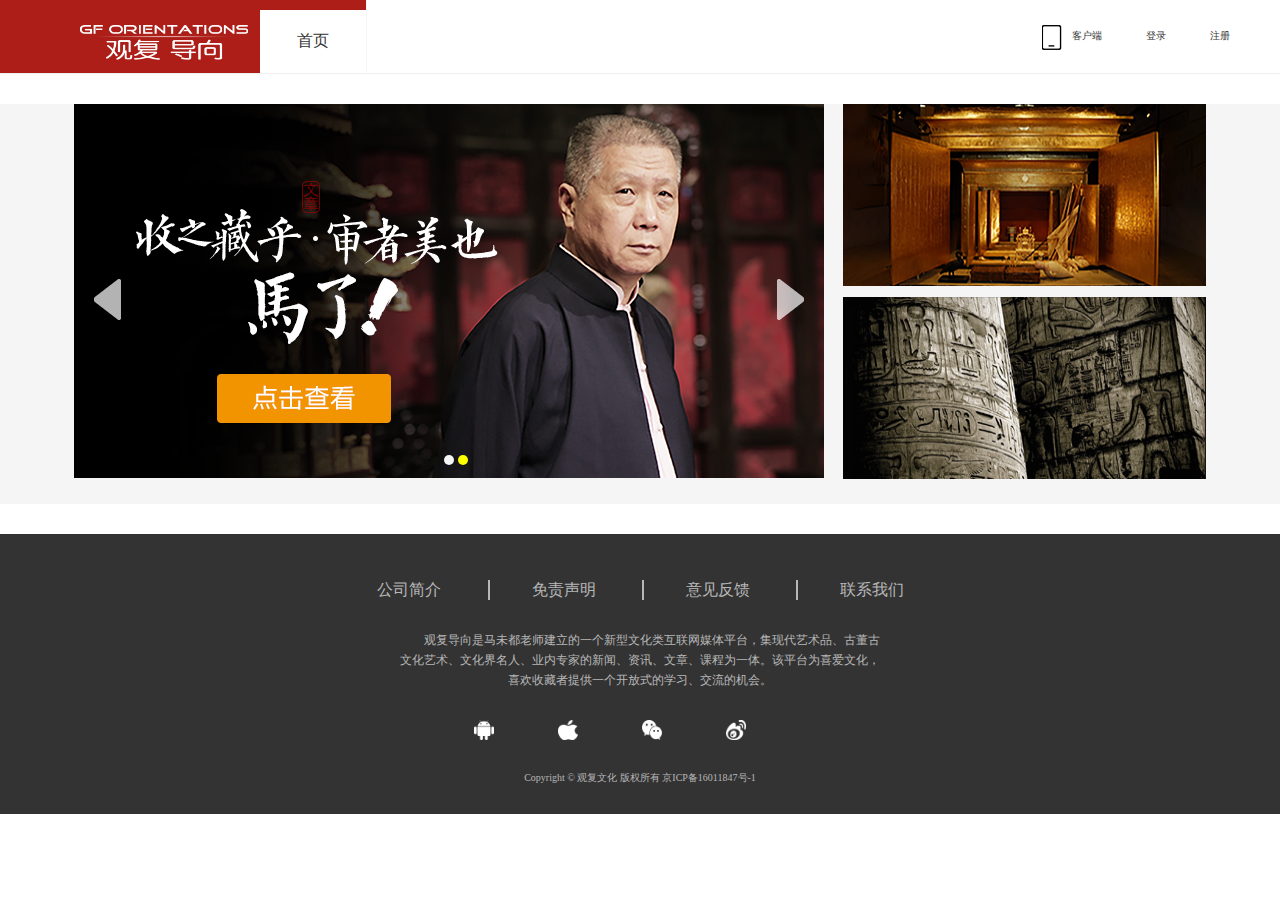
==== guanfu/index.html @ 6cb5075d "guanfududu 01" ====
<!DOCTYPE html>
<html lang="en">
<head>
	<meta charset="UTF-8">
	<title>观复嘟嘟</title>
	 <link rel="stylesheet" href="../lib/bootstrap/css/bootstrap.css">
	<link rel="stylesheet" href="style/common.css">
</head>
<body>
	<header >
		<div class="headleft fl clearfix"></div>
		<div class="container fl clearfix">
			<div class="slogan fl">
				<a href="index.html">
				 <img src="imgs/logo.png" height="35" width="168" alt="">
				</a>
			</div>
			<ul class="nav fl ">
				<li>首页</li>
			</ul>
			<div class="login fr">
				<span class='mobile-app'>客户端<i><img src="./imgs/download.png" height="140" width="140" alt=""></i></span>
				<span>登录</span>	
				<span>注册</span>	
			</div>
		</div>
	</header>
	<main>
		<div class="container">
			<div class="banner">
				<ul class='banner-img'>
					<li>
					<img src="imgs/banner1.jpg" height="374" width="750" alt="">
					</li>
					<li>
					<img src="imgs/banner2.png" height="374" width="750" alt="">
					</li>
				</ul>
				<a href="" class="btn-prev">
					<img src="imgs/banner-btn_03.png" height="41" width="27" alt="">
				</a>
				<a href="" class="btn-next">
					<img src="imgs/banner-btn_05.png" height="41" width="27" alt="">
				</a>
				<ul class='banner-icon'>
					<li><i></i></li>
					<li><i class='active'></i></li>
				</ul>
			</div>
			<div class="side-banner">
				<div class="side-bannerup">
					<img src="imgs/sidebanner1.png" alt="">
				</div>
				<div class="side-bannerdown">
					<img src="imgs/sidebanner2.png" alt="">
				</div>
			</div>
		</div>
	</main>
	<footer>
		<ul class='ft-links'>
			<li>公司简介</li>
			<li>免责声明</li>
			<li>意见反馈</li>
			<li>联系我们</li>
		</ul>
		<p class="ft-text">
			观复导向是马未都老师建立的一个新型文化类互联网媒体平台，集现代艺术品、古董古文化艺术、文化界名人、业内专家的新闻、资讯、文章、课程为一体。该平台为喜爱文化，喜欢收藏者提供一个开放式的学习、交流的机会。
		</p>
		<div class="ft-logos">
			<a href="#" class="android">
			<i class="app-download">
				<img src="imgs/download.png" alt="" style="width: 70px;height: 70px;">
			</i>
			<img src="./imgs/androi.png" alt=""></a>
			<a href="#" class="apple">
				<i class="app-download">
				<img src="imgs/download.png" alt="" style="width: 70px;height: 70px;">
			</i>
			<img src="./imgs/apple.png" alt=""></a>
			<a href="#" class="wechat">
				<i class="app-download">
				<img src="imgs/download.png" alt="" style="width: 70px;height: 70px;">
			</i>
			<img src="./imgs/wechat.png" alt=""></a>
			<a href="#" class="weibo">
				<i class="app-download">
				<img src="imgs/download.png" alt="" style="width: 70px;height: 70px;">
			</i>
			<img src="./imgs/sina.png"alt=""></a>
		</div>
		<h6>Copyright © 观复文化 版权所有 京ICP备16011847号-1</h6>
	</footer>
	 <script src="../lib/jquery-1.11.1.min.js"></script>
    <script src="../lib/bootstrap/js/bootstrap.js"></script>
</body>
</html>
---- guanfu/style/common.css ----
html, body, div, span, applet, object, iframe,
h1, h2, h3, h4, h5, h6, p, blockquote, pre,
a, abbr, acronym, address, big, cite, code,
del, dfn, em, img, ins, kbd, q, s, samp,
small, strike, strong, sub, sup, tt, var,
b, u, i, center,
dl, dt, dd, ol, ul, li,
fieldset, form, label, legend,
table, caption, tbody, tfoot, thead, tr, th, td,
article, aside, canvas, details, embed, 
figure, figcaption, footer, header, hgroup, 
menu, nav, output, ruby, section, summary,
time, mark, audio, video {
	margin: 0;
	padding: 0;
	border: 0;
	font-size: 100%;
	font: inherit;
	vertical-align: baseline;
}
/* HTML5 display-role reset for older browsers */
article, aside, details, figcaption, figure, 
footer, header, hgroup, menu, nav, section {
	display: block;
}
body {
	line-height: 1;
}
ol, ul {
	list-style: none;
}
img{
	border:0;
}
.fl{
	float: left;
}
.fr{
	float: right;
}
.clearfix::before,.clearfix::after{
	content: '';
	display: table;
}
.clearfix::after{
	clear: both;
}
.clearfix{
	zoom:1;
}
.container{
	margin:0 auto;
	padding:0;
}
body{
	font:12px/1.2 bold Microsoft Yahei sans-serif
	background:#efefef;
}
/* header部分 */
header{
	width: 100%;
	height: 74px;
	border-bottom:1px solid #efefef;
}
header>div{
	display: inline-block;
	vertical-align: top;
}
.headleft{
	background: #ac1e17;
	width: 60px;
	height: 100%;
}
header>.container{
	height: 100%;
	box-sizing:border-box;
}
.slogan{
	background: #ac1e17;
	width: 200px;
	height: 100%;
	padding:25px 20px 0;
}
.nav{
	width: 107px;
	height: 72px;
	border-right:1px solid #f5f5f5;
}
.nav>li{
	display: inline-block;
	width: 100%;
	height: 100%;
	line-height:62px;
	text-align: center;
	border-top:10px solid  #ac1e17;

}
.login{
	height: 100%;
}
.login>span{
	display: inline-block;
	width: 60px;
	height: 100%;
	line-height:72px;
	font-size: 10px;
	text-align: right;
	cursor:pointer;
}
span.mobile-app{
	position: relative;
	background: url(../imgs/iphone.png) no-repeat -3px 25px;
	background-size: 25px 25px;
}
span.mobile-app>i{
	display: none;
	position: absolute;
	background: url("../imgs/haedcode.png") no-repeat;
	width: 150px;
	height: 166px;
	left:-32px;
	top:40px;
	padding:20px 5px;
}
span.mobile-app:hover>i{
	display: block;
}
/*主体部分 */
main{
	margin:30px 0;
	height: 400px;
	background-color: #f5f5f5;
}
main>.container{
	display: flex;
	flex-flow:row no-wrap;
	justify-content:space-between;
}
.banner{
	width: 750px;
	height: 374px;
	overflow: hidden;
	position: relative;
}
.banner-img{
	position: absolute;
	overflow: hidden;
}
.banner-img>li{
	float: left;
}
a.btn-prev{
	position: absolute;
	top:175px;
	left:20px;
}
a.btn-next{
	position: absolute;
	top:175px;
	right:20px;
}
.banner-icon{
	position: absolute;
	left:370px;
	bottom:10px;

}
.banner-icon li{
	display: inline-block;
}
.banner-icon li i{
	display: block;
	width: 10px;
	height: 10px;
	border-radius: 5px;
	background:#f5f5f5;
}
.banner-icon li i.active{
	background: yellow;
}
.side-banner >div{
	width: 363px;
	height: 185px;
}
.side-bannerdown{
	margin:8px 0 0;
}
.side-banner >div>img{
	width: 100%;
	height:182px;
}
/* footer部分 */
footer{
	width: 100%;
	padding-top:46px;
    height:280px;
    background-color:#333;
    color: #b7b7b7;
    text-align: center;
}
.ft-links{
	margin:0 auto;
}
.ft-links>li{
	display: inline-block;
	width: 150px;
	height: 20px;
	line-height: 20px;
}
.ft-links >li+li{
	border-left:2px solid #b7b7b7;
}
.ft-text{
	font-size:12px;
	line-height: 20px;
	width: 480px;
	margin:30px auto;
	text-align: center;
	text-indent: 2em;
}
.ft-logos{
	margin:10px auto 30px;
}
.ft-logos>a{
	display: inline-block;
	width: 80px;
	position: relative;
}
.ft-logos>a>img{
	display: block;
	width: 20px;
	height:20px;
}
.ft-logos i.app-download{
	position: absolute;
	top: -86px;
    left: -25px;
	display:none;
	background: url("../imgs/footercode.png") no-repeat;
	background-size: cover;
	padding:3px 2px;
	width: 75px;
	height: 83px;
}
.ft-logos>a:hover>i{
	display: block;
}

footer>h6{
	font-size: 10px;
}
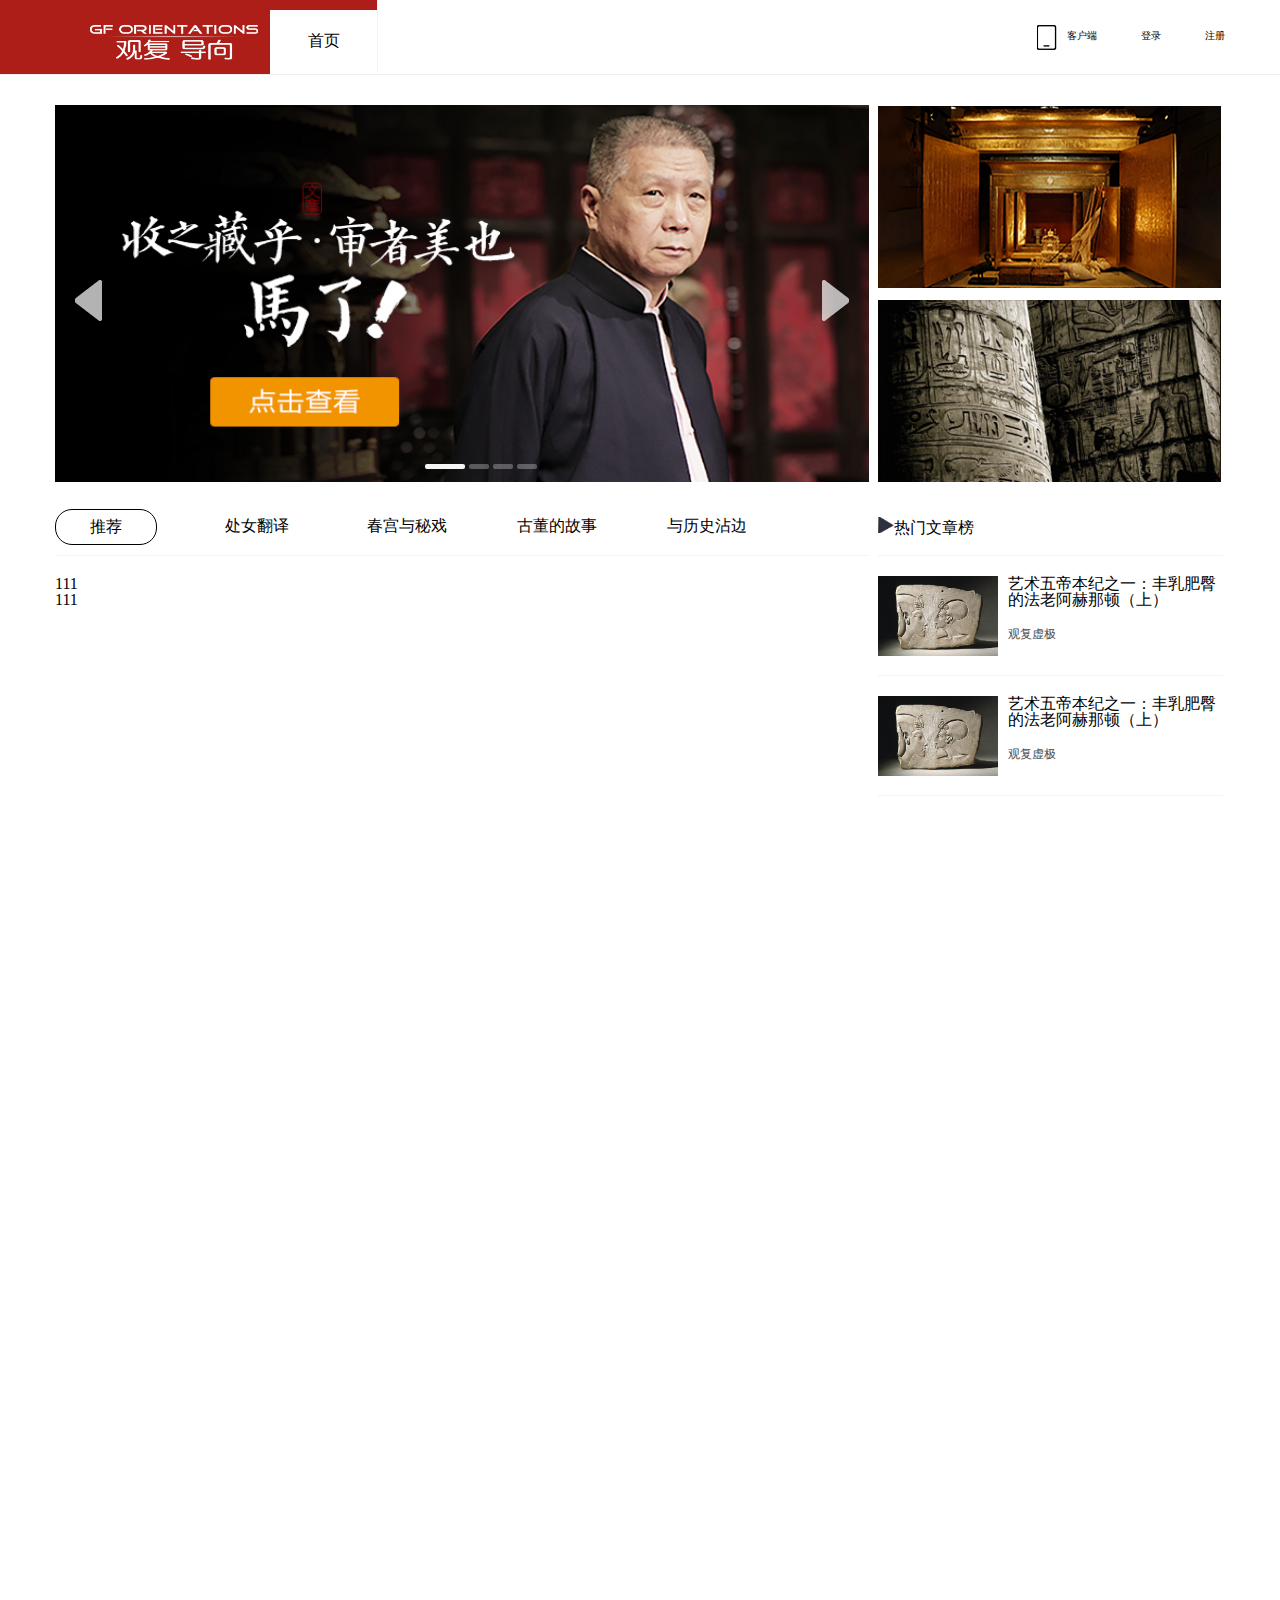
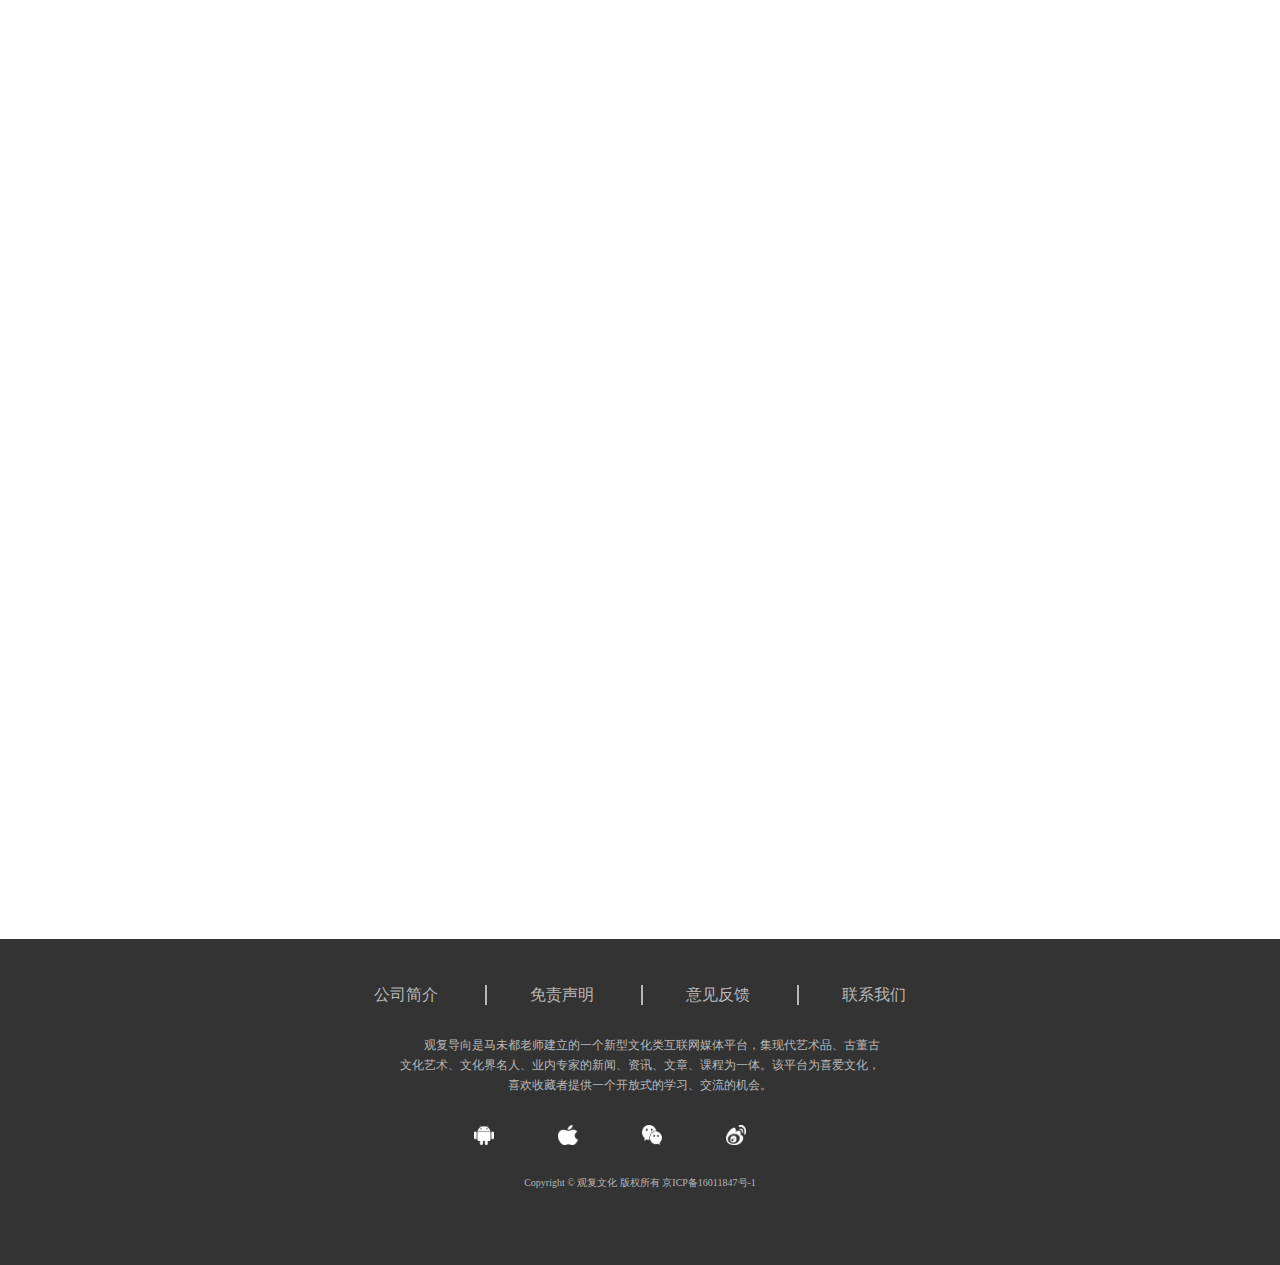
==== commit cb4d5448: "fuguan01 add article" ====
--- a/guanfu/index.html
+++ b/guanfu/index.html
@@ -3,14 +3,13 @@
 <head>
 	<meta charset="UTF-8">
 	<title>观复嘟嘟</title>
-	 <link rel="stylesheet" href="../lib/bootstrap/css/bootstrap.css">
 	<link rel="stylesheet" href="style/common.css">
 </head>
 <body>
 	<header >
 		<div class="headleft fl clearfix"></div>
-		<div class="container fl clearfix">
-			<div class="slogan fl">
+		<div class="container clearfix">
+			<div class="slogan fl clearfix">
 				<a href="index.html">
 				 <img src="imgs/logo.png" height="35" width="168" alt="">
 				</a>
@@ -30,22 +29,30 @@
 			<div class="banner">
 				<ul class='banner-img'>
 					<li>
-					<img src="imgs/banner1.jpg" height="374" width="750" alt="">
+					<img src="imgs/banner1.jpg" height="377" width="814" alt="">
 					</li>
 					<li>
-					<img src="imgs/banner2.png" height="374" width="750" alt="">
+					<img src="imgs/banner2.png" height="377" width="814" alt="">
+					</li>
+					<li>
+					<img src="imgs/banner1.jpg" height="377" width="814" alt="">
+					</li>
+					<li>
+					<img src="imgs/banner2.png" height="377" width="814" alt="">
 					</li>
 				</ul>
-				<a href="" class="btn-prev">
+				<a href="javascript:;" class="btn-prev">
 					<img src="imgs/banner-btn_03.png" height="41" width="27" alt="">
 				</a>
-				<a href="" class="btn-next">
+				<a href="javascript:;" class="btn-next">
 					<img src="imgs/banner-btn_05.png" height="41" width="27" alt="">
 				</a>
-				<ul class='banner-icon'>
-					<li><i></i></li>
-					<li><i class='active'></i></li>
-				</ul>
+				<ol class='banner-icon'>
+					<li class='banner-btn active'></li>
+					<li class=" banner-btn"></li>
+					<li class='banner-btn'></li>
+					<li class=" banner-btn"></li>
+				</ol>
 			</div>
 			<div class="side-banner">
 				<div class="side-bannerup">
@@ -54,7 +61,66 @@
 				<div class="side-bannerdown">
 					<img src="imgs/sidebanner2.png" alt="">
 				</div>
-			</div>
+			</div>	
+			<section>
+				<ul id="Article-nav" class="clearfix">
+					<li class="active">推荐</li>
+					<li>处女翻译</li>
+					<li>春宫与秘戏</li>
+					<li>古董的故事</li>
+					<li>与历史沾边</li>
+				</ul>
+				<div id="articleSec">
+					<ul class="show">
+						<li>111</li>
+						<li>111</li>
+					</ul>
+					<ul>
+						<li>222</li>
+						<li>222</li>
+						<li>222</li>
+						<li>222</li>
+						<li>222</li>
+						<li>222</li>
+					</ul>
+					<ul >
+						<li>3333</li>
+						<li>3333</li>
+						<li>3333</li>
+						<li>3333</li>
+						<li>3333</li>
+						<li>3333</li>
+					</ul>
+					<ul >
+						<li>5555</li>
+						<li>5555</li>
+						<li>5555</li>
+						<li>5555</li>
+						<li>5555</li>
+					</ul>
+					<ul>
+						<li>6666</li>
+						<li>6666</li>
+						<li>6666</li>
+						<li>6666</li>
+					</ul>
+				</div>
+			</section>
+			<aside>
+				<p class='hot-article'><i></i>热门文章榜</p>
+				<ul class="asidelists">
+					<li class="clearfix">
+						<img src="imgs/aside1.jpg" alt="">
+						<h3>艺术五帝本纪之一：丰乳肥臀的法老阿赫那顿（上）</h3>
+						<span class='username'>观复虚极</span>
+					</li>
+					<li class="clearfix">
+							<img src="imgs/aside1.jpg" alt="">
+							<h3>艺术五帝本纪之一：丰乳肥臀的法老阿赫那顿（上）</h3>
+							<span class='username'>观复虚极</span>
+					</li>
+				</ul>
+			</aside>
 		</div>
 	</main>
 	<footer>
@@ -91,7 +157,6 @@
 		</div>
 		<h6>Copyright © 观复文化 版权所有 京ICP备16011847号-1</h6>
 	</footer>
-	 <script src="../lib/jquery-1.11.1.min.js"></script>
-    <script src="../lib/bootstrap/js/bootstrap.js"></script>
+    <script src="script/index.js"></script>
 </body>
 </html>--- a/guanfu/style/common.css
+++ b/guanfu/style/common.css
@@ -49,8 +49,10 @@
 	zoom:1;
 }
 .container{
+	display: block;
 	margin:0 auto;
 	padding:0;
+	width: 1170px;
 }
 body{
 	font:12px/1.2 bold Microsoft Yahei sans-serif
@@ -68,18 +70,18 @@
 }
 .headleft{
 	background: #ac1e17;
-	width: 60px;
+	width: 90px;
 	height: 100%;
 }
 header>.container{
-	height: 100%;
-	box-sizing:border-box;
+	height: 74px;
 }
 .slogan{
 	background: #ac1e17;
-	width: 200px;
-	height: 100%;
-	padding:25px 20px 0;
+	width: 180px;
+	height: 100%;
+	padding:25px 10px 0 0;
+	box-sizing:border-box;
 }
 .nav{
 	width: 107px;
@@ -115,80 +117,22 @@
 span.mobile-app>i{
 	display: none;
 	position: absolute;
-	background: url("../imgs/haedcode.png") no-repeat;
+	background: url("../imgs/haedcode.png") no-repeat 0 10px;
 	width: 150px;
 	height: 166px;
 	left:-32px;
 	top:40px;
-	padding:20px 5px;
+	padding:10px 5px;
+}
+span.mobile-app>i>img{
+	position: absolute;
+	left:5px;
+	top:32px;
 }
 span.mobile-app:hover>i{
 	display: block;
 }
-/*主体部分 */
-main{
-	margin:30px 0;
-	height: 400px;
-	background-color: #f5f5f5;
-}
-main>.container{
-	display: flex;
-	flex-flow:row no-wrap;
-	justify-content:space-between;
-}
-.banner{
-	width: 750px;
-	height: 374px;
-	overflow: hidden;
-	position: relative;
-}
-.banner-img{
-	position: absolute;
-	overflow: hidden;
-}
-.banner-img>li{
-	float: left;
-}
-a.btn-prev{
-	position: absolute;
-	top:175px;
-	left:20px;
-}
-a.btn-next{
-	position: absolute;
-	top:175px;
-	right:20px;
-}
-.banner-icon{
-	position: absolute;
-	left:370px;
-	bottom:10px;
-
-}
-.banner-icon li{
-	display: inline-block;
-}
-.banner-icon li i{
-	display: block;
-	width: 10px;
-	height: 10px;
-	border-radius: 5px;
-	background:#f5f5f5;
-}
-.banner-icon li i.active{
-	background: yellow;
-}
-.side-banner >div{
-	width: 363px;
-	height: 185px;
-}
-.side-bannerdown{
-	margin:8px 0 0;
-}
-.side-banner >div>img{
-	width: 100%;
-	height:182px;
-}
+
 /* footer部分 */
 footer{
 	width: 100%;
@@ -233,12 +177,12 @@
 }
 .ft-logos i.app-download{
 	position: absolute;
-	top: -86px;
-    left: -25px;
+	top: -90px;
+    left: -30px;
 	display:none;
 	background: url("../imgs/footercode.png") no-repeat;
 	background-size: cover;
-	padding:3px 2px;
+	padding:4px 2px 1px;
 	width: 75px;
 	height: 83px;
 }
@@ -248,4 +192,150 @@
 
 footer>h6{
 	font-size: 10px;
+}
+/*主体部分 */
+main{
+	margin:30px 0;
+	/* background-color: #f5f5f5; */
+	position: relative;
+}
+.banner{
+	display: inline-block;
+	width: 814px;
+	height: 377px;
+	position: relative;
+	overflow: hidden;
+	margin:0 5px 0 0;
+	box-sizing:border-box;
+}
+.banner-img{
+	position: absolute;
+	left:0;
+	top:0;
+	/* overflow: hidden; */
+}
+.banner-img>li{
+	float: left;
+}
+a.btn-prev{
+	position: absolute;
+	top:175px;
+	left:20px;
+}
+a.btn-next{
+	position: absolute;
+	top:175px;
+	right:20px;
+}
+.banner-icon{
+	position: absolute;
+	left:370px;
+	bottom:10px;
+
+}
+.banner-icon li{
+	display: inline-block;
+	width: 20px;
+	height: 5px;
+	border-radius: 2px;
+	filter:alpha(opacity:30);
+	opacity: 0.3;
+	background:#f5f5f5;
+}
+.banner-icon li.active{
+	width: 40px;
+	height: 5px;
+	/* background: yellow; */
+	filter:alpha(opacity:100);
+	opacity: 1;
+}
+.side-banner{
+	display: inline-block;
+}
+.side-banner >div{
+	width: 343px;
+	height: 189px;
+}
+.side-bannerdown{
+	margin:5px 0 0;
+}
+.side-banner >div>img{
+	width:343px;
+	height:182px;
+}
+section{
+	width: 814px;
+	height: 2000px;
+	/* border:1px solid red; */
+	display: inline-block;
+	margin:20px 5px 0 0;
+}
+#Article-nav{
+	border-bottom: 1px solid #f3f3f3;
+    padding-bottom: 10px;
+    margin-bottom: 20px;
+}
+#Article-nav>li{
+	float: left;
+	display: inline-block;
+	text-align: center;
+	width: 100px;
+	margin:0 50px 0 0;
+	height: 34px;
+	line-height: 34px;
+	font-size: 16px;
+}
+#Article-nav>li.active{
+	border:1px solid #000;
+	border-radius: 17px;
+}
+#articleSec>ul{
+	display: none;
+}
+#articleSec>ul.show{
+	display: block;
+}
+aside{
+	width: 345px;
+	height: 400px;
+	/* background-color: green; */
+	display: inline-block;
+	vertical-align: top;
+	margin:20px 0 0;
+}
+p.hot-article{
+	border-bottom: 1px solid #f3f3f3;
+    padding:2px 0 10px;
+    /* margin-bottom: 20px; */
+    height: 34px;
+	line-height: 34px;
+	font-size: 16px;
+}
+p.hot-article>i{
+	display: inline-block;
+	width: 16px;
+	height: 16px;
+	background: url("../imgs/hot-btn_06.png") no-repeat 0 -1px;
+	background-size: cover;
+}
+ul.asidelists>li{
+	height: 120px;
+	padding:20px 0;
+	box-sizing:border-box;
+	border-bottom: 1px solid #f3f3f3;
+}
+ul.asidelists>li>img{
+	height: 80px;
+	width: 120px;
+	float: left;
+}
+
+ul.asidelists>li>h3{
+	margin-left:130px;
+}
+ul.asidelists>li>span{
+	display: block;
+	margin:20px 0 0 130px;
+	font-size: 12px;
+	color:#4e4e4e;
 }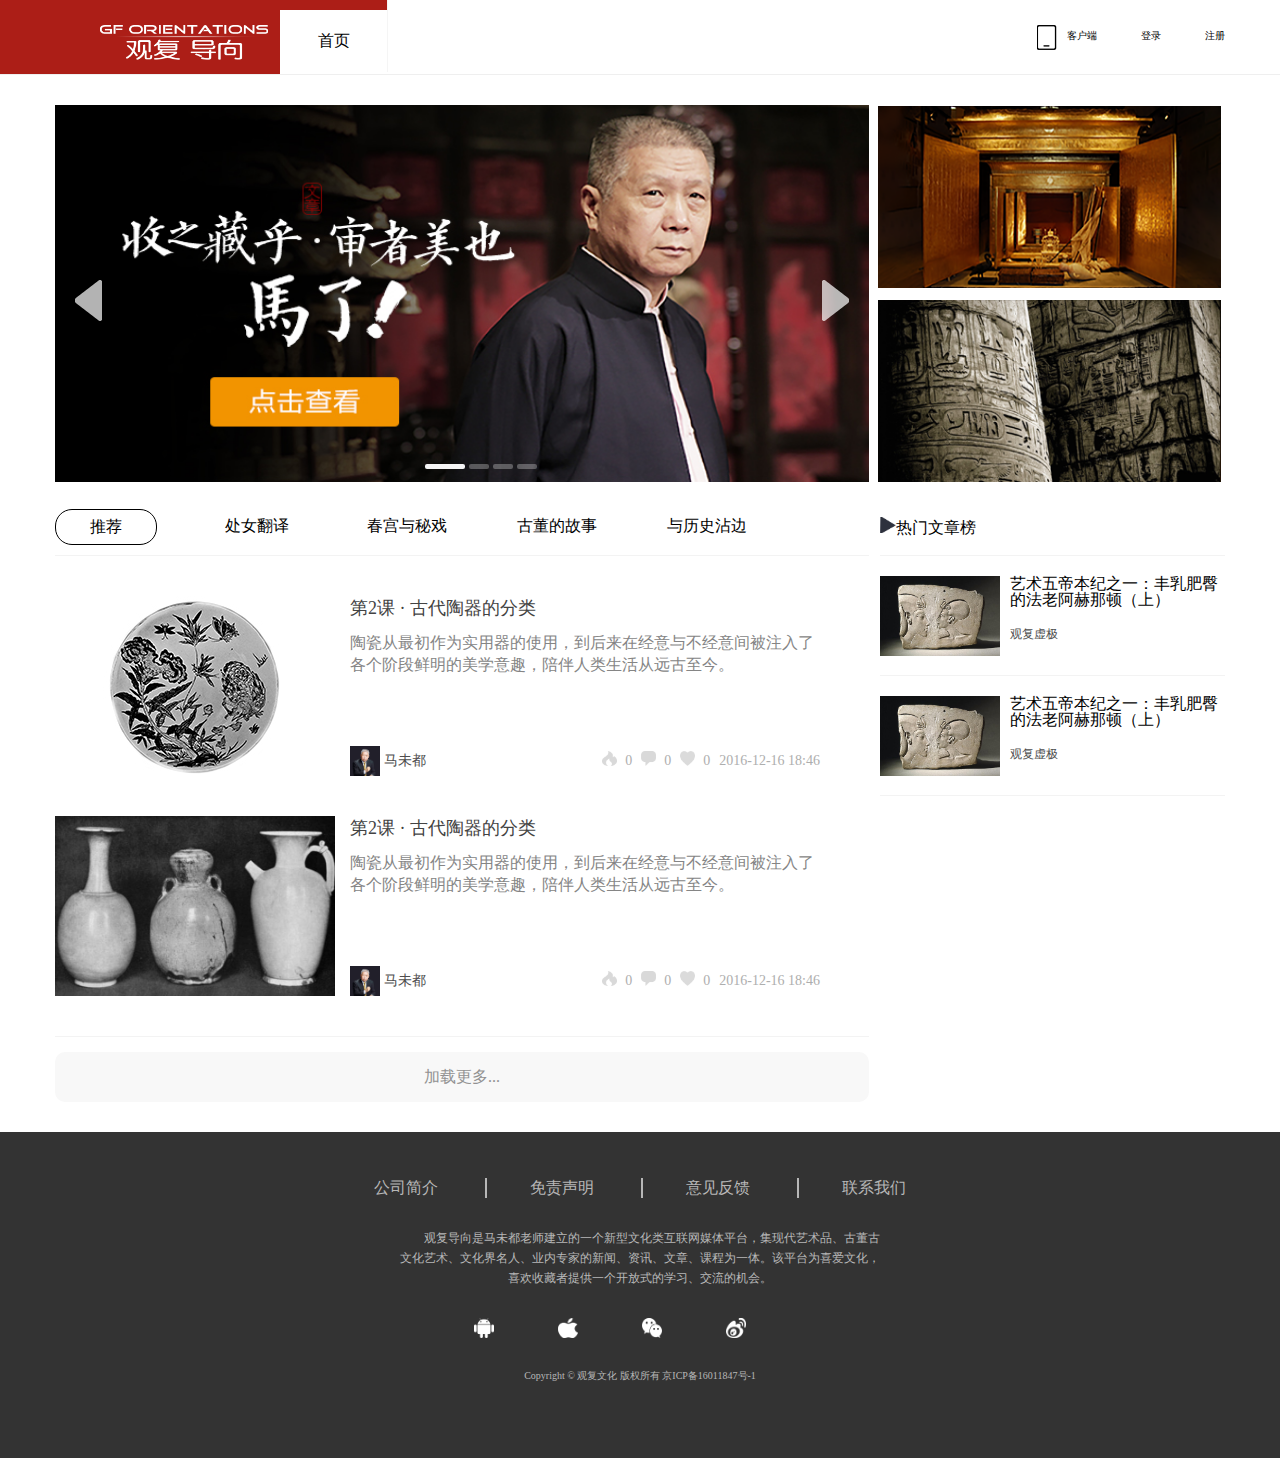
==== commit 13083fad: "add article.html" ====
--- a/guanfu/index.html
+++ b/guanfu/index.html
@@ -1,162 +1,562 @@
 <!DOCTYPE html>
 <html lang="en">
+
 <head>
-	<meta charset="UTF-8">
-	<title>观复嘟嘟</title>
-	<link rel="stylesheet" href="style/common.css">
+    <meta charset="UTF-8">
+   	<meta http-equiv="X-UA-Compatible" content="IE=edge,chrome=1">
+	<title>fake观复导向_收之藏乎,审者美也,马了</title>
+    <link rel="stylesheet" href="style/common.css">
+    <link rel="stylesheet" href="style/index.css">
+    <link rel="icon" type="image/png" sizes="100x100" href="imgs/favicon.png">
 </head>
+
 <body>
-	<header >
-		<div class="headleft fl clearfix"></div>
-		<div class="container clearfix">
-			<div class="slogan fl clearfix">
-				<a href="index.html">
-				 <img src="imgs/logo.png" height="35" width="168" alt="">
-				</a>
-			</div>
-			<ul class="nav fl ">
-				<li>首页</li>
-			</ul>
-			<div class="login fr">
-				<span class='mobile-app'>客户端<i><img src="./imgs/download.png" height="140" width="140" alt=""></i></span>
-				<span>登录</span>	
-				<span>注册</span>	
-			</div>
-		</div>
-	</header>
-	<main>
-		<div class="container">
-			<div class="banner">
-				<ul class='banner-img'>
-					<li>
-					<img src="imgs/banner1.jpg" height="377" width="814" alt="">
-					</li>
-					<li>
-					<img src="imgs/banner2.png" height="377" width="814" alt="">
-					</li>
-					<li>
-					<img src="imgs/banner1.jpg" height="377" width="814" alt="">
-					</li>
-					<li>
-					<img src="imgs/banner2.png" height="377" width="814" alt="">
-					</li>
-				</ul>
-				<a href="javascript:;" class="btn-prev">
-					<img src="imgs/banner-btn_03.png" height="41" width="27" alt="">
-				</a>
-				<a href="javascript:;" class="btn-next">
-					<img src="imgs/banner-btn_05.png" height="41" width="27" alt="">
-				</a>
-				<ol class='banner-icon'>
-					<li class='banner-btn active'></li>
-					<li class=" banner-btn"></li>
-					<li class='banner-btn'></li>
-					<li class=" banner-btn"></li>
-				</ol>
-			</div>
-			<div class="side-banner">
-				<div class="side-bannerup">
-					<img src="imgs/sidebanner1.png" alt="">
-				</div>
-				<div class="side-bannerdown">
-					<img src="imgs/sidebanner2.png" alt="">
-				</div>
-			</div>	
-			<section>
-				<ul id="Article-nav" class="clearfix">
-					<li class="active">推荐</li>
-					<li>处女翻译</li>
-					<li>春宫与秘戏</li>
-					<li>古董的故事</li>
-					<li>与历史沾边</li>
-				</ul>
-				<div id="articleSec">
-					<ul class="show">
-						<li>111</li>
-						<li>111</li>
-					</ul>
-					<ul>
-						<li>222</li>
-						<li>222</li>
-						<li>222</li>
-						<li>222</li>
-						<li>222</li>
-						<li>222</li>
-					</ul>
-					<ul >
-						<li>3333</li>
-						<li>3333</li>
-						<li>3333</li>
-						<li>3333</li>
-						<li>3333</li>
-						<li>3333</li>
-					</ul>
-					<ul >
-						<li>5555</li>
-						<li>5555</li>
-						<li>5555</li>
-						<li>5555</li>
-						<li>5555</li>
-					</ul>
-					<ul>
-						<li>6666</li>
-						<li>6666</li>
-						<li>6666</li>
-						<li>6666</li>
-					</ul>
-				</div>
-			</section>
-			<aside>
-				<p class='hot-article'><i></i>热门文章榜</p>
-				<ul class="asidelists">
-					<li class="clearfix">
-						<img src="imgs/aside1.jpg" alt="">
-						<h3>艺术五帝本纪之一：丰乳肥臀的法老阿赫那顿（上）</h3>
-						<span class='username'>观复虚极</span>
-					</li>
-					<li class="clearfix">
-							<img src="imgs/aside1.jpg" alt="">
-							<h3>艺术五帝本纪之一：丰乳肥臀的法老阿赫那顿（上）</h3>
-							<span class='username'>观复虚极</span>
-					</li>
-				</ul>
-			</aside>
-		</div>
-	</main>
-	<footer>
-		<ul class='ft-links'>
-			<li>公司简介</li>
-			<li>免责声明</li>
-			<li>意见反馈</li>
-			<li>联系我们</li>
-		</ul>
-		<p class="ft-text">
-			观复导向是马未都老师建立的一个新型文化类互联网媒体平台，集现代艺术品、古董古文化艺术、文化界名人、业内专家的新闻、资讯、文章、课程为一体。该平台为喜爱文化，喜欢收藏者提供一个开放式的学习、交流的机会。
-		</p>
-		<div class="ft-logos">
-			<a href="#" class="android">
-			<i class="app-download">
+    <header>
+        <div class="headleft fl clearfix"></div>
+        <div class="container clearfix">
+            <div class="slogan fl clearfix">
+                <a href="index.html">
+                    <img src="imgs/logo.png" height="35" width="168" alt="">
+                </a>
+            </div>
+            <ul class="nav fl ">
+                <li>首页</li>
+            </ul>
+            <div class="login fr">
+                <span class='mobile-app'>客户端<i><img src="./imgs/download.png" height="140" width="140" alt=""></i></span>
+                <span>登录</span>
+                <span>注册</span>
+            </div>
+        </div>
+    </header>
+    <main>
+        <div class="container">
+            <div class="banner">
+                <ul class='banner-img'>
+                    <li>
+                        <img src="imgs/banner1.jpg" height="377" width="814" alt="">
+                    </li>
+                    <li>
+                        <img src="imgs/banner2.png" height="377" width="814" alt="">
+                    </li>
+                    <li>
+                        <img src="imgs/banner1.jpg" height="377" width="814" alt="">
+                    </li>
+                    <li>
+                        <img src="imgs/banner2.png" height="377" width="814" alt="">
+                    </li>
+                </ul>
+                <a href="javascript:;" class="btn-prev">
+                    <img src="imgs/banner-btn_03.png" height="41" width="27" alt="">
+                </a>
+                <a href="javascript:;" class="btn-next">
+                    <img src="imgs/banner-btn_05.png" height="41" width="27" alt="">
+                </a>
+                <ol class='banner-icon'>
+                    <li class='banner-btn active'></li>
+                    <li class=" banner-btn"></li>
+                    <li class='banner-btn'></li>
+                    <li class=" banner-btn"></li>
+                </ol>
+            </div>
+            <div class="side-banner">
+                <div class="side-bannerup">
+                    <img src="imgs/sidebanner1.png" alt="">
+                </div>
+                <div class="side-bannerdown">
+                    <img src="imgs/sidebanner2.png" alt="">
+                </div>
+            </div>
+            <section>
+                <ul id="Article-nav" class="clearfix">
+                    <li class="active">推荐</li>
+                    <li>处女翻译</li>
+                    <li>春宫与秘戏</li>
+                    <li>古董的故事</li>
+                    <li>与历史沾边</li>
+                </ul>
+                <div id="articleSec">
+                    <ul class="show">
+                        <li>
+                            <img class="artImg fl clearfix" src="imgs/article01.jpg" height="180" width="280" alt="">
+                            <div class="artDetail">
+                                <h2>第2课 · 古代陶器的分类</h2>
+                                <p>陶瓷从最初作为实用器的使用，到后来在经意与不经意间被注入了各个阶段鲜明的美学意趣，陪伴人类生活从远古至今。</p>
+                                <div class="artTags">
+                                    <img src="imgs/author.png" height="30" width="30" alt="">
+                                    <span class="author">马未都</span>
+                                    <div class="tagList fr clearfix">
+                                        <span class="hot">
+											0
+										</span>
+                                        <span class="comment">
+											0
+										</span>
+                                        <span class="likes">
+											0
+										</span>
+                                        <time data-time='2016-12-16 18:46'>2016-12-16 18:46</time>
+                                    </div>
+                                </div>
+                            </div>
+                        </li>
+                        <li>
+                            <img class="artImg fl clearfix" src="imgs/article02.jpg" height="180" width="280" alt="">
+                            <div class="artDetail">
+                                <h2>第2课 · 古代陶器的分类</h2>
+                                <p>陶瓷从最初作为实用器的使用，到后来在经意与不经意间被注入了各个阶段鲜明的美学意趣，陪伴人类生活从远古至今。</p>
+                                <div class="artTags">
+                                    <img src="imgs/author.png" height="30" width="30" alt="">
+                                    <span class="author">马未都</span>
+                                    <div class="tagList fr clearfix">
+                                        <span class="hot">
+											0
+										</span>
+                                        <span class="comment">
+											0
+										</span>
+                                        <span class="likes">
+											0
+										</span>
+                                        <time data-time='2016-12-16 18:46'>2016-12-16 18:46</time>
+                                    </div>
+                                </div>
+                            </div>
+                        </li>
+                    </ul>
+                    <ul>
+                        <li>
+                            <img class="artImg fl clearfix" src="imgs/atricle03.jpg" height="180" width="280" alt="">
+                            <div class="artDetail">
+                                <h2>第2课 · 古代陶器的分类</h2>
+                                <p>陶瓷从最初作为实用器的使用，到后来在经意与不经意间被注入了各个阶段鲜明的美学意趣，陪伴人类生活从远古至今。</p>
+                                <div class="artTags">
+                                    <img src="imgs/author.png" height="30" width="30" alt="">
+                                    <span class="author">马未都</span>
+                                    <div class="tagList fr clearfix">
+                                        <span class="hot">
+											0
+										</span>
+                                        <span class="comment">
+											0
+										</span>
+                                        <span class="likes">
+											0
+										</span>
+                                        <time data-time='2016-12-16 18:46'>2016-12-16 18:46</time>
+                                    </div>
+                                </div>
+                            </div>
+                        </li>
+                        <li>
+                            <img class="artImg fl clearfix" src="imgs/article02.jpg" height="180" width="280" alt="">
+                            <div class="artDetail">
+                                <h2>第2课 · 古代陶器的分类</h2>
+                                <p>陶瓷从最初作为实用器的使用，到后来在经意与不经意间被注入了各个阶段鲜明的美学意趣，陪伴人类生活从远古至今。</p>
+                                <div class="artTags">
+                                    <img src="imgs/author.png" height="30" width="30" alt="">
+                                    <span class="author">马未都</span>
+                                    <div class="tagList fr clearfix">
+                                        <span class="hot">
+											0
+										</span>
+                                        <span class="comment">
+											0
+										</span>
+                                        <span class="likes">
+											0
+										</span>
+                                        <time data-time='2016-12-16 18:46'>2016-12-16 18:46</time>
+                                    </div>
+                                </div>
+                            </div>
+                        </li>
+                        <li>
+                            <img class="artImg fl clearfix" src="imgs/atricle03.jpg" height="180" width="280" alt="">
+                            <div class="artDetail">
+                                <h2>第2课 · 古代陶器的分类</h2>
+                                <p>陶瓷从最初作为实用器的使用，到后来在经意与不经意间被注入了各个阶段鲜明的美学意趣，陪伴人类生活从远古至今。</p>
+                                <div class="artTags">
+                                    <img src="imgs/author.png" height="30" width="30" alt="">
+                                    <span class="author">马未都</span>
+                                    <div class="tagList fr clearfix">
+                                        <span class="hot">
+											0
+										</span>
+                                        <span class="comment">
+											0
+										</span>
+                                        <span class="likes">
+											0
+										</span>
+                                        <time data-time='2016-12-16 18:46'>2016-12-16 18:46</time>
+                                    </div>
+                                </div>
+                            </div>
+                        </li>
+                        <li>
+                            <img class="artImg fl clearfix" src="imgs/article02.jpg" height="180" width="280" alt="">
+                            <div class="artDetail">
+                                <h2>第2课 · 古代陶器的分类</h2>
+                                <p>陶瓷从最初作为实用器的使用，到后来在经意与不经意间被注入了各个阶段鲜明的美学意趣，陪伴人类生活从远古至今。</p>
+                                <div class="artTags">
+                                    <img src="imgs/author.png" height="30" width="30" alt="">
+                                    <span class="author">马未都</span>
+                                    <div class="tagList fr clearfix">
+                                        <span class="hot">
+											0
+										</span>
+                                        <span class="comment">
+											0
+										</span>
+                                        <span class="likes">
+											0
+										</span>
+                                        <time data-time='2016-12-16 18:46'>2016-12-16 18:46</time>
+                                    </div>
+                                </div>
+                            </div>
+                        </li>
+                    </ul>
+                    <ul>
+                        <li>
+                            <img class="artImg fl clearfix" src="imgs/article04.jpg" height="180" width="280" alt="">
+                            <div class="artDetail">
+                                <h2>第2课 · 古代陶器的分类</h2>
+                                <p>陶瓷从最初作为实用器的使用，到后来在经意与不经意间被注入了各个阶段鲜明的美学意趣，陪伴人类生活从远古至今。</p>
+                                <div class="artTags">
+                                    <img src="imgs/author.png" height="30" width="30" alt="">
+                                    <span class="author">马未都</span>
+                                    <div class="tagList fr clearfix">
+                                        <span class="hot">
+																	0
+																</span>
+                                        <span class="comment">
+																	0
+																</span>
+                                        <span class="likes">
+																	0
+																</span>
+                                        <time data-time='2016-12-16 18:46'>2016-12-16 18:46</time>
+                                    </div>
+                                </div>
+                            </div>
+                        </li>
+                        <li>
+                            <img class="artImg fl clearfix" src="imgs/article04.jpg" height="180" width="280" alt="">
+                            <div class="artDetail">
+                                <h2>第2课 · 古代陶器的分类</h2>
+                                <p>陶瓷从最初作为实用器的使用，到后来在经意与不经意间被注入了各个阶段鲜明的美学意趣，陪伴人类生活从远古至今。</p>
+                                <div class="artTags">
+                                    <img src="imgs/author.png" height="30" width="30" alt="">
+                                    <span class="author">马未都</span>
+                                    <div class="tagList fr clearfix">
+                                        <span class="hot">
+																	0
+																</span>
+                                        <span class="comment">
+																	0
+																</span>
+                                        <span class="likes">
+																	0
+																</span>
+                                        <time data-time='2016-12-16 18:46'>2016-12-16 18:46</time>
+                                    </div>
+                                </div>
+                            </div>
+                        </li>
+                        <li>
+                            <img class="artImg fl clearfix" src="imgs/article01.jpg" height="180" width="280" alt="">
+                            <div class="artDetail">
+                                <h2>第2课 · 古代陶器的分类</h2>
+                                <p>陶瓷从最初作为实用器的使用，到后来在经意与不经意间被注入了各个阶段鲜明的美学意趣，陪伴人类生活从远古至今。</p>
+                                <div class="artTags">
+                                    <img src="imgs/author.png" height="30" width="30" alt="">
+                                    <span class="author">马未都</span>
+                                    <div class="tagList fr clearfix">
+                                        <span class="hot">
+																	0
+																</span>
+                                        <span class="comment">
+																	0
+																</span>
+                                        <span class="likes">
+																	0
+																</span>
+                                        <time data-time='2016-12-16 18:46'>2016-12-16 18:46</time>
+                                    </div>
+                                </div>
+                            </div>
+                        </li>
+                        <li>
+                            <img class="artImg fl clearfix" src="imgs/article02.jpg" height="180" width="280" alt="">
+                            <div class="artDetail">
+                                <h2>第2课 · 古代陶器的分类</h2>
+                                <p>陶瓷从最初作为实用器的使用，到后来在经意与不经意间被注入了各个阶段鲜明的美学意趣，陪伴人类生活从远古至今。</p>
+                                <div class="artTags">
+                                    <img src="imgs/author.png" height="30" width="30" alt="">
+                                    <span class="author">马未都</span>
+                                    <div class="tagList fr clearfix">
+                                        <span class="hot">
+																	0
+																</span>
+                                        <span class="comment">
+																	0
+																</span>
+                                        <span class="likes">
+																	0
+																</span>
+                                        <time data-time='2016-12-16 18:46'>2016-12-16 18:46</time>
+                                    </div>
+                                </div>
+                            </div>
+                        </li>
+                    </ul>
+                    <ul>
+                        <li>
+                            <img class="artImg fl clearfix" src="imgs/arctile05.jpg" height="180" width="280" alt="">
+                            <div class="artDetail">
+                                <h2>第2课 · 古代陶器的分类</h2>
+                                <p>陶瓷从最初作为实用器的使用，到后来在经意与不经意间被注入了各个阶段鲜明的美学意趣，陪伴人类生活从远古至今。</p>
+                                <div class="artTags">
+                                    <img src="imgs/author.png" height="30" width="30" alt="">
+                                    <span class="author">马未都</span>
+                                    <div class="tagList fr clearfix">
+                                        <span class="hot">
+																0
+															</span>
+                                        <span class="comment">
+																0
+															</span>
+                                        <span class="likes">
+																0
+															</span>
+                                        <time data-time='2016-12-16 18:46'>2016-12-16 18:46</time>
+                                    </div>
+                                </div>
+                            </div>
+                        </li>
+                        <li>
+                            <img class="artImg fl clearfix" src="imgs/article02.jpg" height="180" width="280" alt="">
+                            <div class="artDetail">
+                                <h2>第2课 · 古代陶器的分类</h2>
+                                <p>陶瓷从最初作为实用器的使用，到后来在经意与不经意间被注入了各个阶段鲜明的美学意趣，陪伴人类生活从远古至今。</p>
+                                <div class="artTags">
+                                    <img src="imgs/author.png" height="30" width="30" alt="">
+                                    <span class="author">马未都</span>
+                                    <div class="tagList fr clearfix">
+                                        <span class="hot">
+																0
+															</span>
+                                        <span class="comment">
+																0
+															</span>
+                                        <span class="likes">
+																0
+															</span>
+                                        <time data-time='2016-12-16 18:46'>2016-12-16 18:46</time>
+                                    </div>
+                                </div>
+                            </div>
+                        </li>
+                        <li>
+                            <img class="artImg fl clearfix" src="imgs/article01.jpg" height="180" width="280" alt="">
+                            <div class="artDetail">
+                                <h2>第2课 · 古代陶器的分类</h2>
+                                <p>陶瓷从最初作为实用器的使用，到后来在经意与不经意间被注入了各个阶段鲜明的美学意趣，陪伴人类生活从远古至今。</p>
+                                <div class="artTags">
+                                    <img src="imgs/author.png" height="30" width="30" alt="">
+                                    <span class="author">马未都</span>
+                                    <div class="tagList fr clearfix">
+                                        <span class="hot">
+																0
+															</span>
+                                        <span class="comment">
+																0
+															</span>
+                                        <span class="likes">
+																0
+															</span>
+                                        <time data-time='2016-12-16 18:46'>2016-12-16 18:46</time>
+                                    </div>
+                                </div>
+                            </div>
+                        </li>
+                        <li>
+                            <img class="artImg fl clearfix" src="imgs/article02.jpg" height="180" width="280" alt="">
+                            <div class="artDetail">
+                                <h2>第2课 · 古代陶器的分类</h2>
+                                <p>陶瓷从最初作为实用器的使用，到后来在经意与不经意间被注入了各个阶段鲜明的美学意趣，陪伴人类生活从远古至今。</p>
+                                <div class="artTags">
+                                    <img src="imgs/author.png" height="30" width="30" alt="">
+                                    <span class="author">马未都</span>
+                                    <div class="tagList fr clearfix">
+                                        <span class="hot">
+																0
+															</span>
+                                        <span class="comment">
+																0
+															</span>
+                                        <span class="likes">
+																0
+															</span>
+                                        <time data-time='2016-12-16 18:46'>2016-12-16 18:46</time>
+                                    </div>
+                                </div>
+                            </div>
+                        </li>
+                    </ul>
+                    <ul>
+                        <li>
+                            <img class="artImg fl clearfix" src="imgs/arctile06.jpg" height="180" width="280" alt="">
+                            <div class="artDetail">
+                                <h2>第2课 · 古代陶器的分类</h2>
+                                <p>陶瓷从最初作为实用器的使用，到后来在经意与不经意间被注入了各个阶段鲜明的美学意趣，陪伴人类生活从远古至今。</p>
+                                <div class="artTags">
+                                    <img src="imgs/author.png" height="30" width="30" alt="">
+                                    <span class="author">马未都</span>
+                                    <div class="tagList fr clearfix">
+                                        <span class="hot">
+																						0
+																					</span>
+                                        <span class="comment">
+																						0
+																					</span>
+                                        <span class="likes">
+																						0
+																					</span>
+                                        <time data-time='2016-12-16 18:46'>2016-12-16 18:46</time>
+                                    </div>
+                                </div>
+                            </div>
+                        </li>
+                        <li>
+                            <img class="artImg fl clearfix" src="imgs/article02.jpg" height="180" width="280" alt="">
+                            <div class="artDetail">
+                                <h2>第2课 · 古代陶器的分类</h2>
+                                <p>陶瓷从最初作为实用器的使用，到后来在经意与不经意间被注入了各个阶段鲜明的美学意趣，陪伴人类生活从远古至今。</p>
+                                <div class="artTags">
+                                    <img src="imgs/author.png" height="30" width="30" alt="">
+                                    <span class="author">马未都</span>
+                                    <div class="tagList fr clearfix">
+                                        <span class="hot">
+																						0
+																					</span>
+                                        <span class="comment">
+																						0
+																					</span>
+                                        <span class="likes">
+																						0
+																					</span>
+                                        <time data-time='2016-12-16 18:46'>2016-12-16 18:46</time>
+                                    </div>
+                                </div>
+                            </div>
+                        </li>
+                        <li>
+                            <img class="artImg fl clearfix" src="imgs/article01.jpg" height="180" width="280" alt="">
+                            <div class="artDetail">
+                                <h2>第2课 · 古代陶器的分类</h2>
+                                <p>陶瓷从最初作为实用器的使用，到后来在经意与不经意间被注入了各个阶段鲜明的美学意趣，陪伴人类生活从远古至今。</p>
+                                <div class="artTags">
+                                    <img src="imgs/author.png" height="30" width="30" alt="">
+                                    <span class="author">马未都</span>
+                                    <div class="tagList fr clearfix">
+                                        <span class="hot">
+																						0
+																					</span>
+                                        <span class="comment">
+																						0
+																					</span>
+                                        <span class="likes">
+																						0
+																					</span>
+                                        <time data-time='2016-12-16 18:46'>2016-12-16 18:46</time>
+                                    </div>
+                                </div>
+                            </div>
+                        </li>
+                        <li>
+                            <img class="artImg fl clearfix" src="imgs/article02.jpg" height="180" width="280" alt="">
+                            <div class="artDetail">
+                                <h2>第2课 · 古代陶器的分类</h2>
+                                <p>陶瓷从最初作为实用器的使用，到后来在经意与不经意间被注入了各个阶段鲜明的美学意趣，陪伴人类生活从远古至今。</p>
+                                <div class="artTags">
+                                    <img src="imgs/author.png" height="30" width="30" alt="">
+                                    <span class="author">马未都</span>
+                                    <div class="tagList fr clearfix">
+                                        <span class="hot">
+																						0
+																					</span>
+                                        <span class="comment">
+																						0
+																					</span>
+                                        <span class="likes">
+																						0
+																					</span>
+                                        <time data-time='2016-12-16 18:46'>2016-12-16 18:46</time>
+                                    </div>
+                                </div>
+                            </div>
+                        </li>
+                    </ul>
+                </div>
+                <p class="more">
+                    加载更多...
+                </p>
+            </section>
+            <aside class="fr clearfix">
+                <p class='hot-article'><i></i>热门文章榜</p>
+                <ul class="asidelists">
+                    <li class="clearfix">
+                        <img src="imgs/aside1.jpg" alt="">
+                        <h3>艺术五帝本纪之一：丰乳肥臀的法老阿赫那顿（上）</h3>
+                        <span class='author-aside'>观复虚极</span>
+                    </li>
+                    <li class="clearfix">
+                        <img src="imgs/aside1.jpg" alt="">
+                        <h3>艺术五帝本纪之一：丰乳肥臀的法老阿赫那顿（上）</h3>
+                        <span class='author-aside'>观复虚极</span>
+                    </li>
+                </ul>
+            </aside>
+        </div>
+    </main>
+    <footer>
+        <ul class='ft-links'>
+            <li>公司简介</li>
+            <li>免责声明</li>
+            <li>意见反馈</li>
+            <li>联系我们</li>
+        </ul>
+        <p class="ft-text">
+            观复导向是马未都老师建立的一个新型文化类互联网媒体平台，集现代艺术品、古董古文化艺术、文化界名人、业内专家的新闻、资讯、文章、课程为一体。该平台为喜爱文化，喜欢收藏者提供一个开放式的学习、交流的机会。
+        </p>
+        <div class="ft-logos">
+            <a href="#" class="android">
+                <i class="app-download">
 				<img src="imgs/download.png" alt="" style="width: 70px;height: 70px;">
 			</i>
-			<img src="./imgs/androi.png" alt=""></a>
-			<a href="#" class="apple">
-				<i class="app-download">
+                <img src="./imgs/androi.png" alt=""></a>
+            <a href="#" class="apple">
+                <i class="app-download">
 				<img src="imgs/download.png" alt="" style="width: 70px;height: 70px;">
 			</i>
-			<img src="./imgs/apple.png" alt=""></a>
-			<a href="#" class="wechat">
-				<i class="app-download">
+                <img src="./imgs/apple.png" alt=""></a>
+            <a href="#" class="wechat">
+                <i class="app-download">
 				<img src="imgs/download.png" alt="" style="width: 70px;height: 70px;">
 			</i>
-			<img src="./imgs/wechat.png" alt=""></a>
-			<a href="#" class="weibo">
-				<i class="app-download">
+                <img src="./imgs/wechat.png" alt=""></a>
+            <a href="#" class="weibo">
+                <i class="app-download">
 				<img src="imgs/download.png" alt="" style="width: 70px;height: 70px;">
 			</i>
-			<img src="./imgs/sina.png"alt=""></a>
-		</div>
-		<h6>Copyright © 观复文化 版权所有 京ICP备16011847号-1</h6>
-	</footer>
+                <img src="./imgs/sina.png" alt=""></a>
+        </div>
+        <h6>Copyright © 观复文化 版权所有 京ICP备16011847号-1</h6>
+    </footer>
     <script src="script/index.js"></script>
 </body>
-</html>+
+</html>
--- a/guanfu/style/common.css
+++ b/guanfu/style/common.css
@@ -22,6 +22,10 @@
 article, aside, details, figcaption, figure, 
 footer, header, hgroup, menu, nav, section {
 	display: block;
+}
+a{
+	text-decoration: none;
+	color:#000;
 }
 body {
 	line-height: 1;
@@ -70,7 +74,7 @@
 }
 .headleft{
 	background: #ac1e17;
-	width: 90px;
+	width: 100px;
 	height: 100%;
 }
 header>.container{
@@ -193,149 +197,3 @@
 footer>h6{
 	font-size: 10px;
 }
-/*主体部分 */
-main{
-	margin:30px 0;
-	/* background-color: #f5f5f5; */
-	position: relative;
-}
-.banner{
-	display: inline-block;
-	width: 814px;
-	height: 377px;
-	position: relative;
-	overflow: hidden;
-	margin:0 5px 0 0;
-	box-sizing:border-box;
-}
-.banner-img{
-	position: absolute;
-	left:0;
-	top:0;
-	/* overflow: hidden; */
-}
-.banner-img>li{
-	float: left;
-}
-a.btn-prev{
-	position: absolute;
-	top:175px;
-	left:20px;
-}
-a.btn-next{
-	position: absolute;
-	top:175px;
-	right:20px;
-}
-.banner-icon{
-	position: absolute;
-	left:370px;
-	bottom:10px;
-
-}
-.banner-icon li{
-	display: inline-block;
-	width: 20px;
-	height: 5px;
-	border-radius: 2px;
-	filter:alpha(opacity:30);
-	opacity: 0.3;
-	background:#f5f5f5;
-}
-.banner-icon li.active{
-	width: 40px;
-	height: 5px;
-	/* background: yellow; */
-	filter:alpha(opacity:100);
-	opacity: 1;
-}
-.side-banner{
-	display: inline-block;
-}
-.side-banner >div{
-	width: 343px;
-	height: 189px;
-}
-.side-bannerdown{
-	margin:5px 0 0;
-}
-.side-banner >div>img{
-	width:343px;
-	height:182px;
-}
-section{
-	width: 814px;
-	height: 2000px;
-	/* border:1px solid red; */
-	display: inline-block;
-	margin:20px 5px 0 0;
-}
-#Article-nav{
-	border-bottom: 1px solid #f3f3f3;
-    padding-bottom: 10px;
-    margin-bottom: 20px;
-}
-#Article-nav>li{
-	float: left;
-	display: inline-block;
-	text-align: center;
-	width: 100px;
-	margin:0 50px 0 0;
-	height: 34px;
-	line-height: 34px;
-	font-size: 16px;
-}
-#Article-nav>li.active{
-	border:1px solid #000;
-	border-radius: 17px;
-}
-#articleSec>ul{
-	display: none;
-}
-#articleSec>ul.show{
-	display: block;
-}
-aside{
-	width: 345px;
-	height: 400px;
-	/* background-color: green; */
-	display: inline-block;
-	vertical-align: top;
-	margin:20px 0 0;
-}
-p.hot-article{
-	border-bottom: 1px solid #f3f3f3;
-    padding:2px 0 10px;
-    /* margin-bottom: 20px; */
-    height: 34px;
-	line-height: 34px;
-	font-size: 16px;
-}
-p.hot-article>i{
-	display: inline-block;
-	width: 16px;
-	height: 16px;
-	background: url("../imgs/hot-btn_06.png") no-repeat 0 -1px;
-	background-size: cover;
-}
-ul.asidelists>li{
-	height: 120px;
-	padding:20px 0;
-	box-sizing:border-box;
-	border-bottom: 1px solid #f3f3f3;
-}
-ul.asidelists>li>img{
-	height: 80px;
-	width: 120px;
-	float: left;
-}
-
-ul.asidelists>li>h3{
-	margin-left:130px;
-}
-ul.asidelists>li>span{
-	display: block;
-	margin:20px 0 0 130px;
-	font-size: 12px;
-	color:#4e4e4e;
-}--- a/guanfu/style/index.css
+++ b/guanfu/style/index.css
@@ -0,0 +1,241 @@
+
+/*主体部分 */
+main{
+	margin:30px 0;
+	/* background-color: #f5f5f5; */
+	position: relative;
+}
+.banner{
+	display: inline-block;
+	width: 814px;
+	height: 377px;
+	position: relative;
+	overflow: hidden;
+	margin:0 5px 0 0;
+	box-sizing:border-box;
+}
+.banner-img{
+	position: absolute;
+	left:0;
+	top:0;
+	/* overflow: hidden; */
+}
+.banner-img>li{
+	float: left;
+}
+a.btn-prev{
+	position: absolute;
+	top:175px;
+	left:20px;
+}
+a.btn-next{
+	position: absolute;
+	top:175px;
+	right:20px;
+}
+.banner-icon{
+	position: absolute;
+	left:370px;
+	bottom:10px;
+
+}
+.banner-icon li{
+	display: inline-block;
+	width: 20px;
+	height: 5px;
+	border-radius: 2px;
+	filter:alpha(opacity:30);
+	opacity: 0.3;
+	background:#f5f5f5;
+}
+.banner-icon li.active{
+	width: 40px;
+	height: 5px;
+	/* background: yellow; */
+	filter:alpha(opacity:100);
+	opacity: 1;
+}
+.side-banner{
+	display: inline-block;
+}
+.side-banner >div{
+	width: 343px;
+	height: 189px;
+}
+.side-bannerdown{
+	margin:5px 0 0;
+}
+.side-banner >div>img{
+	width:343px;
+	height:182px;
+}
+section{
+	width: 814px;
+	/* border:1px solid red; */
+	display: inline-block;
+	margin:20px 5px 0 0;
+}
+#Article-nav{
+	border-bottom: 1px solid #f3f3f3;
+    padding-bottom: 10px;
+    margin-bottom: 20px;
+}
+#Article-nav>li{
+	float: left;
+	display: inline-block;
+	text-align: center;
+	width: 100px;
+	margin:0 50px 0 0;
+	height: 34px;
+	line-height: 34px;
+	font-size: 16px;
+}
+#Article-nav>li.active{
+	border:1px solid #000;
+	border-radius: 17px;
+}
+#articleSec{
+	
+}
+#articleSec>ul{
+	display: none;
+	padding-bottom: 40px;
+	border-bottom: 1px solid #f3f3f3;
+	
+}
+#articleSec>ul>li{
+	height: 180px;
+	margin:40px 0 0;
+}
+#articleSec>ul.show{
+	display: block;
+}
+img.artImg{
+	
+}
+.artDetail{
+	margin-left:295px;
+	width:470px;
+	text-align: left;
+	position: relative;
+	height: 180px;
+	cursor:pointer;
+}
+
+.artDetail>h2{
+	font-size: 18px;
+	color: #434343;
+	padding-bottom: 12px;
+	font-weight: 400;
+	line-height: 24px;
+}
+.artDetail>p{
+	font-size: 16px;
+	color: #858585;
+	margin-bottom: 20px;
+	line-height: 22px;
+}
+.artTags{
+	position: absolute;
+	width: 470px;
+	height: 30px;
+	bottom:0;
+	left:0;
+}
+span.author{
+	display: inline-block;
+	height: 30px;
+	line-height: 30px;
+	font-size: 14px;
+	color:#4e4e4e;
+	vertical-align: top;
+}
+.tagList>span{
+	display: inline-block;
+	margin-right: 5px;
+	font-size: 14px;
+	width: 30px;
+	height: 30px;
+	line-height: 30px;
+	text-align: right;
+	color: #aeaeae;
+	 cursor: pointer;
+}
+time{
+	display: inline-block;
+	font-size: 14px;
+	height: 30px;
+	line-height: 30px;
+	text-align: right;
+	color: #aeaeae;
+	cursor: pointer;
+}
+span.hot{
+	background: url(../imgs/fire.png) no-repeat 0 5px;
+	background-size:15px  15px;
+}
+
+span.comment{
+	background: url(../imgs/comment.png) no-repeat 0 5px;
+	background-size:15px  15px;
+}
+span.likes{
+	background: url(../imgs/heart.png) no-repeat 0 5px;
+	background-size:15px  15px;
+}
+p.more{
+	width: 100%;
+	border-radius: 10px;
+	text-align: center;
+	background: #f8f8f8;
+	font-size: 16px;
+	color: #929292;
+	margin-top: 15px;
+	height: 50px;
+	line-height: 50px;
+	cursor: pointer;
+}
+aside{
+	width: 345px;
+	height: 400px;
+	/* background-color: green; */
+	display: inline-block;
+	vertical-align: top;
+	margin:20px 0 0;
+}
+p.hot-article{
+	border-bottom: 1px solid #f3f3f3;
+    padding:2px 0 10px;
+    /* margin-bottom: 20px; */
+    height: 34px;
+	line-height: 34px;
+	font-size: 16px;
+}
+p.hot-article>i{
+	display: inline-block;
+	width: 16px;
+	height: 16px;
+	background: url("../imgs/hot-btn_06.png") no-repeat 0 -1px;
+	background-size: cover;
+}
+ul.asidelists>li{
+	height: 120px;
+	padding:20px 0;
+	box-sizing:border-box;
+	border-bottom: 1px solid #f3f3f3;
+}
+ul.asidelists>li>img{
+	height: 80px;
+	width: 120px;
+	float: left;
+}
+
+ul.asidelists>li>h3{
+	margin-left:130px;
+}
+ul.asidelists>li>span{
+	display: block;
+	margin:20px 0 0 130px;
+	font-size: 12px;
+	color:#4e4e4e;
+}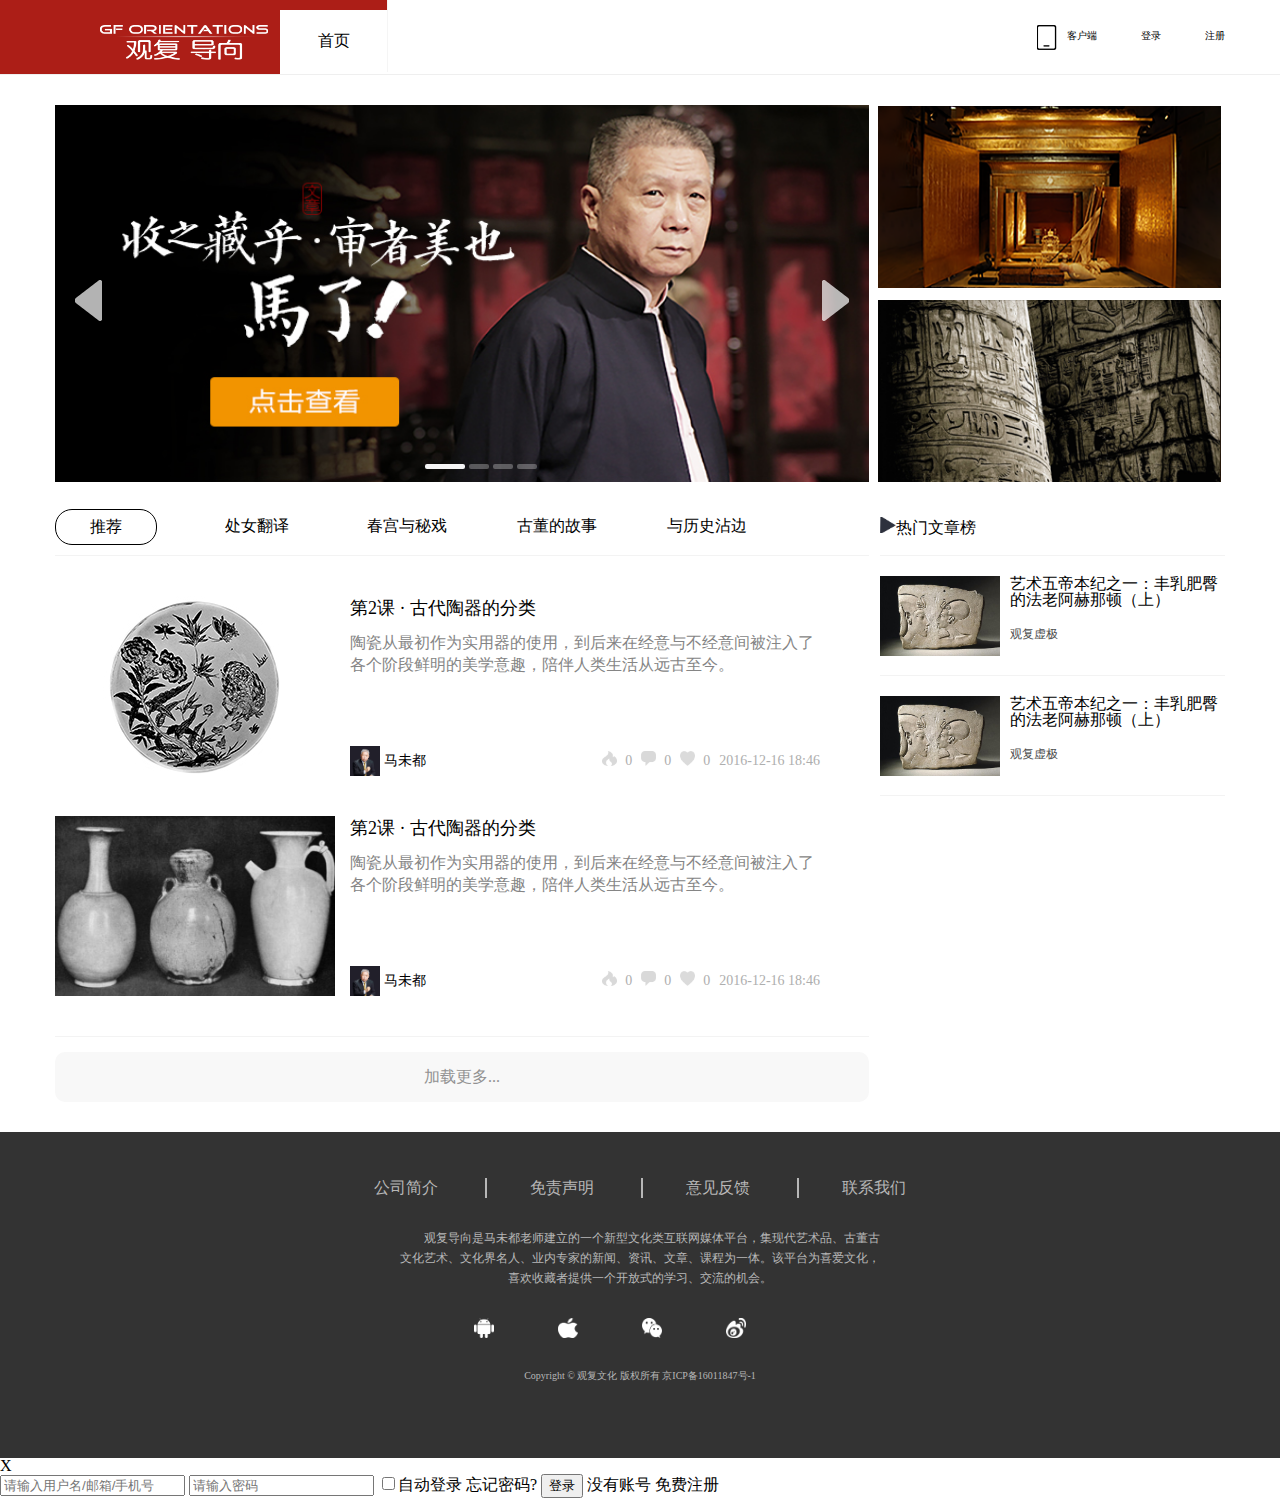
==== commit 34b58367: "authorPage.html" ====
--- a/guanfu/index.html
+++ b/guanfu/index.html
@@ -20,12 +20,12 @@
                 </a>
             </div>
             <ul class="nav fl ">
-                <li>首页</li>
+                <li><a href="index.html">首页</a></li>
             </ul>
             <div class="login fr">
                 <span class='mobile-app'>客户端<i><img src="./imgs/download.png" height="140" width="140" alt=""></i></span>
-                <span>登录</span>
-                <span>注册</span>
+                <span id="Signin">登录</span>
+                <span id='register'>注册</span>
             </div>
         </div>
     </header>
@@ -80,34 +80,34 @@
                         <li>
                             <img class="artImg fl clearfix" src="imgs/article01.jpg" height="180" width="280" alt="">
                             <div class="artDetail">
-                                <h2>第2课 · 古代陶器的分类</h2>
-                                <p>陶瓷从最初作为实用器的使用，到后来在经意与不经意间被注入了各个阶段鲜明的美学意趣，陪伴人类生活从远古至今。</p>
-                                <div class="artTags">
-                                    <img src="imgs/author.png" height="30" width="30" alt="">
-                                    <span class="author">马未都</span>
-                                    <div class="tagList fr clearfix">
-                                        <span class="hot">
-											0
-										</span>
-                                        <span class="comment">
-											0
-										</span>
-                                        <span class="likes">
-											0
-										</span>
-                                        <time data-time='2016-12-16 18:46'>2016-12-16 18:46</time>
-                                    </div>
-                                </div>
-                            </div>
-                        </li>
-                        <li>
-                            <img class="artImg fl clearfix" src="imgs/article02.jpg" height="180" width="280" alt="">
-                            <div class="artDetail">
-                                <h2>第2课 · 古代陶器的分类</h2>
-                                <p>陶瓷从最初作为实用器的使用，到后来在经意与不经意间被注入了各个阶段鲜明的美学意趣，陪伴人类生活从远古至今。</p>
-                                <div class="artTags">
-                                    <img src="imgs/author.png" height="30" width="30" alt="">
-                                    <span class="author">马未都</span>
+                                <h2><a href="article.html">第2课 · 古代陶器的分类</a></h2>
+                                <p>陶瓷从最初作为实用器的使用，到后来在经意与不经意间被注入了各个阶段鲜明的美学意趣，陪伴人类生活从远古至今。</p>
+                                <div class="artTags">
+                                    <img src="imgs/author.png" height="30" width="30" alt="">
+                                    <span class="author"><a href="authorpage.html">马未都</a></span>
+                                    <div class="tagList fr clearfix">
+                                        <span class="hot">
+											0
+										</span>
+                                        <span class="comment">
+											0
+										</span>
+                                        <span class="likes">
+											0
+										</span>
+                                        <time data-time='2016-12-16 18:46'>2016-12-16 18:46</time>
+                                    </div>
+                                </div>
+                            </div>
+                        </li>
+                        <li>
+                            <img class="artImg fl clearfix" src="imgs/article02.jpg" height="180" width="280" alt="">
+                            <div class="artDetail">
+                                <h2><a href="article.html">第2课 · 古代陶器的分类</a></h2>
+                                <p>陶瓷从最初作为实用器的使用，到后来在经意与不经意间被注入了各个阶段鲜明的美学意趣，陪伴人类生活从远古至今。</p>
+                                <div class="artTags">
+                                    <img src="imgs/author.png" height="30" width="30" alt="">
+                                    <span class="author"><a href="authorpage.html">马未都</a></span>
                                     <div class="tagList fr clearfix">
                                         <span class="hot">
 											0
@@ -128,34 +128,34 @@
                         <li>
                             <img class="artImg fl clearfix" src="imgs/atricle03.jpg" height="180" width="280" alt="">
                             <div class="artDetail">
-                                <h2>第2课 · 古代陶器的分类</h2>
-                                <p>陶瓷从最初作为实用器的使用，到后来在经意与不经意间被注入了各个阶段鲜明的美学意趣，陪伴人类生活从远古至今。</p>
-                                <div class="artTags">
-                                    <img src="imgs/author.png" height="30" width="30" alt="">
-                                    <span class="author">马未都</span>
-                                    <div class="tagList fr clearfix">
-                                        <span class="hot">
-											0
-										</span>
-                                        <span class="comment">
-											0
-										</span>
-                                        <span class="likes">
-											0
-										</span>
-                                        <time data-time='2016-12-16 18:46'>2016-12-16 18:46</time>
-                                    </div>
-                                </div>
-                            </div>
-                        </li>
-                        <li>
-                            <img class="artImg fl clearfix" src="imgs/article02.jpg" height="180" width="280" alt="">
-                            <div class="artDetail">
-                                <h2>第2课 · 古代陶器的分类</h2>
-                                <p>陶瓷从最初作为实用器的使用，到后来在经意与不经意间被注入了各个阶段鲜明的美学意趣，陪伴人类生活从远古至今。</p>
-                                <div class="artTags">
-                                    <img src="imgs/author.png" height="30" width="30" alt="">
-                                    <span class="author">马未都</span>
+                                <h2><a href="article.html">第2课 · 古代陶器的分类</a></h2>
+                                <p>陶瓷从最初作为实用器的使用，到后来在经意与不经意间被注入了各个阶段鲜明的美学意趣，陪伴人类生活从远古至今。</p>
+                                <div class="artTags">
+                                    <img src="imgs/author.png" height="30" width="30" alt="">
+                                    <span class="author"><a href="authorpage.html">马未都</a></span>
+                                    <div class="tagList fr clearfix">
+                                        <span class="hot">
+											0
+										</span>
+                                        <span class="comment">
+											0
+										</span>
+                                        <span class="likes">
+											0
+										</span>
+                                        <time data-time='2016-12-16 18:46'>2016-12-16 18:46</time>
+                                    </div>
+                                </div>
+                            </div>
+                        </li>
+                        <li>
+                            <img class="artImg fl clearfix" src="imgs/article02.jpg" height="180" width="280" alt="">
+                            <div class="artDetail">
+                                <h2><a href="article.html">第2课 · 古代陶器的分类</a></h2>
+                                <p>陶瓷从最初作为实用器的使用，到后来在经意与不经意间被注入了各个阶段鲜明的美学意趣，陪伴人类生活从远古至今。</p>
+                                <div class="artTags">
+                                    <img src="imgs/author.png" height="30" width="30" alt="">
+                                    <span class="author"><a href="authorpage.html">马未都</a></span>
                                     <div class="tagList fr clearfix">
                                         <span class="hot">
 											0
@@ -174,34 +174,34 @@
                         <li>
                             <img class="artImg fl clearfix" src="imgs/atricle03.jpg" height="180" width="280" alt="">
                             <div class="artDetail">
-                                <h2>第2课 · 古代陶器的分类</h2>
-                                <p>陶瓷从最初作为实用器的使用，到后来在经意与不经意间被注入了各个阶段鲜明的美学意趣，陪伴人类生活从远古至今。</p>
-                                <div class="artTags">
-                                    <img src="imgs/author.png" height="30" width="30" alt="">
-                                    <span class="author">马未都</span>
-                                    <div class="tagList fr clearfix">
-                                        <span class="hot">
-											0
-										</span>
-                                        <span class="comment">
-											0
-										</span>
-                                        <span class="likes">
-											0
-										</span>
-                                        <time data-time='2016-12-16 18:46'>2016-12-16 18:46</time>
-                                    </div>
-                                </div>
-                            </div>
-                        </li>
-                        <li>
-                            <img class="artImg fl clearfix" src="imgs/article02.jpg" height="180" width="280" alt="">
-                            <div class="artDetail">
-                                <h2>第2课 · 古代陶器的分类</h2>
-                                <p>陶瓷从最初作为实用器的使用，到后来在经意与不经意间被注入了各个阶段鲜明的美学意趣，陪伴人类生活从远古至今。</p>
-                                <div class="artTags">
-                                    <img src="imgs/author.png" height="30" width="30" alt="">
-                                    <span class="author">马未都</span>
+                                <h2><a href="article.html">第2课 · 古代陶器的分类</a></h2>
+                                <p>陶瓷从最初作为实用器的使用，到后来在经意与不经意间被注入了各个阶段鲜明的美学意趣，陪伴人类生活从远古至今。</p>
+                                <div class="artTags">
+                                    <img src="imgs/author.png" height="30" width="30" alt="">
+                                    <span class="author"><a href="authorpage.html">马未都</a></span>
+                                    <div class="tagList fr clearfix">
+                                        <span class="hot">
+											0
+										</span>
+                                        <span class="comment">
+											0
+										</span>
+                                        <span class="likes">
+											0
+										</span>
+                                        <time data-time='2016-12-16 18:46'>2016-12-16 18:46</time>
+                                    </div>
+                                </div>
+                            </div>
+                        </li>
+                        <li>
+                            <img class="artImg fl clearfix" src="imgs/article02.jpg" height="180" width="280" alt="">
+                            <div class="artDetail">
+                                <h2><a href="article.html">第2课 · 古代陶器的分类</a></h2>
+                                <p>陶瓷从最初作为实用器的使用，到后来在经意与不经意间被注入了各个阶段鲜明的美学意趣，陪伴人类生活从远古至今。</p>
+                                <div class="artTags">
+                                    <img src="imgs/author.png" height="30" width="30" alt="">
+                                    <span class="author"><a href="authorpage.html">马未都</a></span>
                                     <div class="tagList fr clearfix">
                                         <span class="hot">
 											0
@@ -222,11 +222,11 @@
                         <li>
                             <img class="artImg fl clearfix" src="imgs/article04.jpg" height="180" width="280" alt="">
                             <div class="artDetail">
-                                <h2>第2课 · 古代陶器的分类</h2>
-                                <p>陶瓷从最初作为实用器的使用，到后来在经意与不经意间被注入了各个阶段鲜明的美学意趣，陪伴人类生活从远古至今。</p>
-                                <div class="artTags">
-                                    <img src="imgs/author.png" height="30" width="30" alt="">
-                                    <span class="author">马未都</span>
+                                <h2><a href="article.html">第2课 · 古代陶器的分类</a></h2>
+                                <p>陶瓷从最初作为实用器的使用，到后来在经意与不经意间被注入了各个阶段鲜明的美学意趣，陪伴人类生活从远古至今。</p>
+                                <div class="artTags">
+                                    <img src="imgs/author.png" height="30" width="30" alt="">
+                                    <span class="author"><a href="authorpage.html">马未都</a></span>
                                     <div class="tagList fr clearfix">
                                         <span class="hot">
 																	0
@@ -245,11 +245,11 @@
                         <li>
                             <img class="artImg fl clearfix" src="imgs/article04.jpg" height="180" width="280" alt="">
                             <div class="artDetail">
-                                <h2>第2课 · 古代陶器的分类</h2>
-                                <p>陶瓷从最初作为实用器的使用，到后来在经意与不经意间被注入了各个阶段鲜明的美学意趣，陪伴人类生活从远古至今。</p>
-                                <div class="artTags">
-                                    <img src="imgs/author.png" height="30" width="30" alt="">
-                                    <span class="author">马未都</span>
+                                <h2><a href="article.html">第2课 · 古代陶器的分类</a></h2>
+                                <p>陶瓷从最初作为实用器的使用，到后来在经意与不经意间被注入了各个阶段鲜明的美学意趣，陪伴人类生活从远古至今。</p>
+                                <div class="artTags">
+                                    <img src="imgs/author.png" height="30" width="30" alt="">
+                                    <span class="author"><a href="authorpage.html">马未都</a></span>
                                     <div class="tagList fr clearfix">
                                         <span class="hot">
 																	0
@@ -268,34 +268,34 @@
                         <li>
                             <img class="artImg fl clearfix" src="imgs/article01.jpg" height="180" width="280" alt="">
                             <div class="artDetail">
-                                <h2>第2课 · 古代陶器的分类</h2>
-                                <p>陶瓷从最初作为实用器的使用，到后来在经意与不经意间被注入了各个阶段鲜明的美学意趣，陪伴人类生活从远古至今。</p>
-                                <div class="artTags">
-                                    <img src="imgs/author.png" height="30" width="30" alt="">
-                                    <span class="author">马未都</span>
-                                    <div class="tagList fr clearfix">
-                                        <span class="hot">
-																	0
-																</span>
-                                        <span class="comment">
-																	0
-																</span>
-                                        <span class="likes">
-																	0
-																</span>
-                                        <time data-time='2016-12-16 18:46'>2016-12-16 18:46</time>
-                                    </div>
-                                </div>
-                            </div>
-                        </li>
-                        <li>
-                            <img class="artImg fl clearfix" src="imgs/article02.jpg" height="180" width="280" alt="">
-                            <div class="artDetail">
-                                <h2>第2课 · 古代陶器的分类</h2>
-                                <p>陶瓷从最初作为实用器的使用，到后来在经意与不经意间被注入了各个阶段鲜明的美学意趣，陪伴人类生活从远古至今。</p>
-                                <div class="artTags">
-                                    <img src="imgs/author.png" height="30" width="30" alt="">
-                                    <span class="author">马未都</span>
+                                <h2><a href="article.html">第2课 · 古代陶器的分类</a></h2>
+                                <p>陶瓷从最初作为实用器的使用，到后来在经意与不经意间被注入了各个阶段鲜明的美学意趣，陪伴人类生活从远古至今。</p>
+                                <div class="artTags">
+                                    <img src="imgs/author.png" height="30" width="30" alt="">
+                                    <span class="author"><a href="authorpage.html">马未都</a></span>
+                                    <div class="tagList fr clearfix">
+                                        <span class="hot">
+																	0
+																</span>
+                                        <span class="comment">
+																	0
+																</span>
+                                        <span class="likes">
+																	0
+																</span>
+                                        <time data-time='2016-12-16 18:46'>2016-12-16 18:46</time>
+                                    </div>
+                                </div>
+                            </div>
+                        </li>
+                        <li>
+                            <img class="artImg fl clearfix" src="imgs/article02.jpg" height="180" width="280" alt="">
+                            <div class="artDetail">
+                                <h2><a href="article.html">第2课 · 古代陶器的分类</a></h2>
+                                <p>陶瓷从最初作为实用器的使用，到后来在经意与不经意间被注入了各个阶段鲜明的美学意趣，陪伴人类生活从远古至今。</p>
+                                <div class="artTags">
+                                    <img src="imgs/author.png" height="30" width="30" alt="">
+                                    <span class="author"><a href="authorpage.html">马未都</a></span>
                                     <div class="tagList fr clearfix">
                                         <span class="hot">
 																	0
@@ -316,34 +316,34 @@
                         <li>
                             <img class="artImg fl clearfix" src="imgs/arctile05.jpg" height="180" width="280" alt="">
                             <div class="artDetail">
-                                <h2>第2课 · 古代陶器的分类</h2>
-                                <p>陶瓷从最初作为实用器的使用，到后来在经意与不经意间被注入了各个阶段鲜明的美学意趣，陪伴人类生活从远古至今。</p>
-                                <div class="artTags">
-                                    <img src="imgs/author.png" height="30" width="30" alt="">
-                                    <span class="author">马未都</span>
-                                    <div class="tagList fr clearfix">
-                                        <span class="hot">
-																0
-															</span>
-                                        <span class="comment">
-																0
-															</span>
-                                        <span class="likes">
-																0
-															</span>
-                                        <time data-time='2016-12-16 18:46'>2016-12-16 18:46</time>
-                                    </div>
-                                </div>
-                            </div>
-                        </li>
-                        <li>
-                            <img class="artImg fl clearfix" src="imgs/article02.jpg" height="180" width="280" alt="">
-                            <div class="artDetail">
-                                <h2>第2课 · 古代陶器的分类</h2>
-                                <p>陶瓷从最初作为实用器的使用，到后来在经意与不经意间被注入了各个阶段鲜明的美学意趣，陪伴人类生活从远古至今。</p>
-                                <div class="artTags">
-                                    <img src="imgs/author.png" height="30" width="30" alt="">
-                                    <span class="author">马未都</span>
+                                <h2><a href="article.html">第2课 · 古代陶器的分类</a></h2>
+                                <p>陶瓷从最初作为实用器的使用，到后来在经意与不经意间被注入了各个阶段鲜明的美学意趣，陪伴人类生活从远古至今。</p>
+                                <div class="artTags">
+                                    <img src="imgs/author.png" height="30" width="30" alt="">
+                                    <span class="author"><a href="authorpage.html">马未都</a></span>
+                                    <div class="tagList fr clearfix">
+                                        <span class="hot">
+																0
+															</span>
+                                        <span class="comment">
+																0
+															</span>
+                                        <span class="likes">
+																0
+															</span>
+                                        <time data-time='2016-12-16 18:46'>2016-12-16 18:46</time>
+                                    </div>
+                                </div>
+                            </div>
+                        </li>
+                        <li>
+                            <img class="artImg fl clearfix" src="imgs/article02.jpg" height="180" width="280" alt="">
+                            <div class="artDetail">
+                                <h2><a href="article.html">第2课 · 古代陶器的分类</a></h2>
+                                <p>陶瓷从最初作为实用器的使用，到后来在经意与不经意间被注入了各个阶段鲜明的美学意趣，陪伴人类生活从远古至今。</p>
+                                <div class="artTags">
+                                    <img src="imgs/author.png" height="30" width="30" alt="">
+                                    <span class="author"><a href="authorpage.html">马未都</a></span>
                                     <div class="tagList fr clearfix">
                                         <span class="hot">
 																0
@@ -362,34 +362,34 @@
                         <li>
                             <img class="artImg fl clearfix" src="imgs/article01.jpg" height="180" width="280" alt="">
                             <div class="artDetail">
-                                <h2>第2课 · 古代陶器的分类</h2>
-                                <p>陶瓷从最初作为实用器的使用，到后来在经意与不经意间被注入了各个阶段鲜明的美学意趣，陪伴人类生活从远古至今。</p>
-                                <div class="artTags">
-                                    <img src="imgs/author.png" height="30" width="30" alt="">
-                                    <span class="author">马未都</span>
-                                    <div class="tagList fr clearfix">
-                                        <span class="hot">
-																0
-															</span>
-                                        <span class="comment">
-																0
-															</span>
-                                        <span class="likes">
-																0
-															</span>
-                                        <time data-time='2016-12-16 18:46'>2016-12-16 18:46</time>
-                                    </div>
-                                </div>
-                            </div>
-                        </li>
-                        <li>
-                            <img class="artImg fl clearfix" src="imgs/article02.jpg" height="180" width="280" alt="">
-                            <div class="artDetail">
-                                <h2>第2课 · 古代陶器的分类</h2>
-                                <p>陶瓷从最初作为实用器的使用，到后来在经意与不经意间被注入了各个阶段鲜明的美学意趣，陪伴人类生活从远古至今。</p>
-                                <div class="artTags">
-                                    <img src="imgs/author.png" height="30" width="30" alt="">
-                                    <span class="author">马未都</span>
+                                <h2><a href="article.html">第2课 · 古代陶器的分类</a></h2>
+                                <p>陶瓷从最初作为实用器的使用，到后来在经意与不经意间被注入了各个阶段鲜明的美学意趣，陪伴人类生活从远古至今。</p>
+                                <div class="artTags">
+                                    <img src="imgs/author.png" height="30" width="30" alt="">
+                                    <span class="author"><a href="authorpage.html">马未都</a></span>
+                                    <div class="tagList fr clearfix">
+                                        <span class="hot">
+																0
+															</span>
+                                        <span class="comment">
+																0
+															</span>
+                                        <span class="likes">
+																0
+															</span>
+                                        <time data-time='2016-12-16 18:46'>2016-12-16 18:46</time>
+                                    </div>
+                                </div>
+                            </div>
+                        </li>
+                        <li>
+                            <img class="artImg fl clearfix" src="imgs/article02.jpg" height="180" width="280" alt="">
+                            <div class="artDetail">
+                                <h2><a href="article.html">第2课 · 古代陶器的分类</a></h2>
+                                <p>陶瓷从最初作为实用器的使用，到后来在经意与不经意间被注入了各个阶段鲜明的美学意趣，陪伴人类生活从远古至今。</p>
+                                <div class="artTags">
+                                    <img src="imgs/author.png" height="30" width="30" alt="">
+                                    <span class="author"><a href="authorpage.html">马未都</a></span>
                                     <div class="tagList fr clearfix">
                                         <span class="hot">
 																0
@@ -410,34 +410,34 @@
                         <li>
                             <img class="artImg fl clearfix" src="imgs/arctile06.jpg" height="180" width="280" alt="">
                             <div class="artDetail">
-                                <h2>第2课 · 古代陶器的分类</h2>
-                                <p>陶瓷从最初作为实用器的使用，到后来在经意与不经意间被注入了各个阶段鲜明的美学意趣，陪伴人类生活从远古至今。</p>
-                                <div class="artTags">
-                                    <img src="imgs/author.png" height="30" width="30" alt="">
-                                    <span class="author">马未都</span>
-                                    <div class="tagList fr clearfix">
-                                        <span class="hot">
-																						0
-																					</span>
-                                        <span class="comment">
-																						0
-																					</span>
-                                        <span class="likes">
-																						0
-																					</span>
-                                        <time data-time='2016-12-16 18:46'>2016-12-16 18:46</time>
-                                    </div>
-                                </div>
-                            </div>
-                        </li>
-                        <li>
-                            <img class="artImg fl clearfix" src="imgs/article02.jpg" height="180" width="280" alt="">
-                            <div class="artDetail">
-                                <h2>第2课 · 古代陶器的分类</h2>
-                                <p>陶瓷从最初作为实用器的使用，到后来在经意与不经意间被注入了各个阶段鲜明的美学意趣，陪伴人类生活从远古至今。</p>
-                                <div class="artTags">
-                                    <img src="imgs/author.png" height="30" width="30" alt="">
-                                    <span class="author">马未都</span>
+                                <h2><a href="article.html">第2课 · 古代陶器的分类</a></h2>
+                                <p>陶瓷从最初作为实用器的使用，到后来在经意与不经意间被注入了各个阶段鲜明的美学意趣，陪伴人类生活从远古至今。</p>
+                                <div class="artTags">
+                                    <img src="imgs/author.png" height="30" width="30" alt="">
+                                    <span class="author"><a href="authorpage.html">马未都</a></span>
+                                    <div class="tagList fr clearfix">
+                                        <span class="hot">
+																						0
+																					</span>
+                                        <span class="comment">
+																						0
+																					</span>
+                                        <span class="likes">
+																						0
+																					</span>
+                                        <time data-time='2016-12-16 18:46'>2016-12-16 18:46</time>
+                                    </div>
+                                </div>
+                            </div>
+                        </li>
+                        <li>
+                            <img class="artImg fl clearfix" src="imgs/article02.jpg" height="180" width="280" alt="">
+                            <div class="artDetail">
+                                <h2><a href="article.html">第2课 · 古代陶器的分类</a></h2>
+                                <p>陶瓷从最初作为实用器的使用，到后来在经意与不经意间被注入了各个阶段鲜明的美学意趣，陪伴人类生活从远古至今。</p>
+                                <div class="artTags">
+                                    <img src="imgs/author.png" height="30" width="30" alt="">
+                                    <span class="author"><a href="authorpage.html">马未都</a></span>
                                     <div class="tagList fr clearfix">
                                         <span class="hot">
 																						0
@@ -456,34 +456,34 @@
                         <li>
                             <img class="artImg fl clearfix" src="imgs/article01.jpg" height="180" width="280" alt="">
                             <div class="artDetail">
-                                <h2>第2课 · 古代陶器的分类</h2>
-                                <p>陶瓷从最初作为实用器的使用，到后来在经意与不经意间被注入了各个阶段鲜明的美学意趣，陪伴人类生活从远古至今。</p>
-                                <div class="artTags">
-                                    <img src="imgs/author.png" height="30" width="30" alt="">
-                                    <span class="author">马未都</span>
-                                    <div class="tagList fr clearfix">
-                                        <span class="hot">
-																						0
-																					</span>
-                                        <span class="comment">
-																						0
-																					</span>
-                                        <span class="likes">
-																						0
-																					</span>
-                                        <time data-time='2016-12-16 18:46'>2016-12-16 18:46</time>
-                                    </div>
-                                </div>
-                            </div>
-                        </li>
-                        <li>
-                            <img class="artImg fl clearfix" src="imgs/article02.jpg" height="180" width="280" alt="">
-                            <div class="artDetail">
-                                <h2>第2课 · 古代陶器的分类</h2>
-                                <p>陶瓷从最初作为实用器的使用，到后来在经意与不经意间被注入了各个阶段鲜明的美学意趣，陪伴人类生活从远古至今。</p>
-                                <div class="artTags">
-                                    <img src="imgs/author.png" height="30" width="30" alt="">
-                                    <span class="author">马未都</span>
+                                <h2><a href="article.html">第2课 · 古代陶器的分类</a></h2>
+                                <p>陶瓷从最初作为实用器的使用，到后来在经意与不经意间被注入了各个阶段鲜明的美学意趣，陪伴人类生活从远古至今。</p>
+                                <div class="artTags">
+                                    <img src="imgs/author.png" height="30" width="30" alt="">
+                                    <span class="author"><a href="authorpage.html">马未都</a></span>
+                                    <div class="tagList fr clearfix">
+                                        <span class="hot">
+																						0
+																					</span>
+                                        <span class="comment">
+																						0
+																					</span>
+                                        <span class="likes">
+																						0
+																					</span>
+                                        <time data-time='2016-12-16 18:46'>2016-12-16 18:46</time>
+                                    </div>
+                                </div>
+                            </div>
+                        </li>
+                        <li>
+                            <img class="artImg fl clearfix" src="imgs/article02.jpg" height="180" width="280" alt="">
+                            <div class="artDetail">
+                                <h2><a href="article.html">第2课 · 古代陶器的分类</a></h2>
+                                <p>陶瓷从最初作为实用器的使用，到后来在经意与不经意间被注入了各个阶段鲜明的美学意趣，陪伴人类生活从远古至今。</p>
+                                <div class="artTags">
+                                    <img src="imgs/author.png" height="30" width="30" alt="">
+                                    <span class="author"><a href="authorpage.html">马未都</a></span>
                                     <div class="tagList fr clearfix">
                                         <span class="hot">
 																						0
@@ -524,10 +524,10 @@
     </main>
     <footer>
         <ul class='ft-links'>
-            <li>公司简介</li>
-            <li>免责声明</li>
-            <li>意见反馈</li>
-            <li>联系我们</li>
+            <li><a href="help.html">公司简介</a></li>
+            <li><a href="help.html">免责声明</a></li>
+            <li><a href="help.html">意见反馈</a></li>
+            <li><a href="help.html">联系我们</a></li>
         </ul>
         <p class="ft-text">
             观复导向是马未都老师建立的一个新型文化类互联网媒体平台，集现代艺术品、古董古文化艺术、文化界名人、业内专家的新闻、资讯、文章、课程为一体。该平台为喜爱文化，喜欢收藏者提供一个开放式的学习、交流的机会。
@@ -556,6 +556,27 @@
         </div>
         <h6>Copyright © 观复文化 版权所有 京ICP备16011847号-1</h6>
     </footer>
+    <div id="loginAll"> 
+        <div class="mask">
+        </div>
+        <div class="loginCon">
+            <div class="loginTop">
+                <span>X</span>
+            </div>
+            <div class="loginBody">
+                <input type="text" placeholder="请输入用户名/邮箱/手机号">
+                <input type="passwore" placeholder="请输入密码">
+                <input type="checkbox">自动登录
+                <a href="#zhaohui.html">忘记密码?</a>
+                <input type="submit" value="登录">
+                <span>
+                    没有账号
+                    <a href="#register.html">免费注册</a>
+                </span>
+            </div>     
+
+        </div>
+    </div>
     <script src="script/index.js"></script>
 </body>
 
--- a/guanfu/style/common.css
+++ b/guanfu/style/common.css
@@ -127,6 +127,7 @@
 	left:-32px;
 	top:40px;
 	padding:10px 5px;
+	z-index: 1112;
 }
 span.mobile-app>i>img{
 	position: absolute;
@@ -155,9 +156,13 @@
 	height: 20px;
 	line-height: 20px;
 }
+.ft-links>li>a{
+	color:#b7b7b7;
+}
 .ft-links >li+li{
 	border-left:2px solid #b7b7b7;
 }
+
 .ft-text{
 	font-size:12px;
 	line-height: 20px;
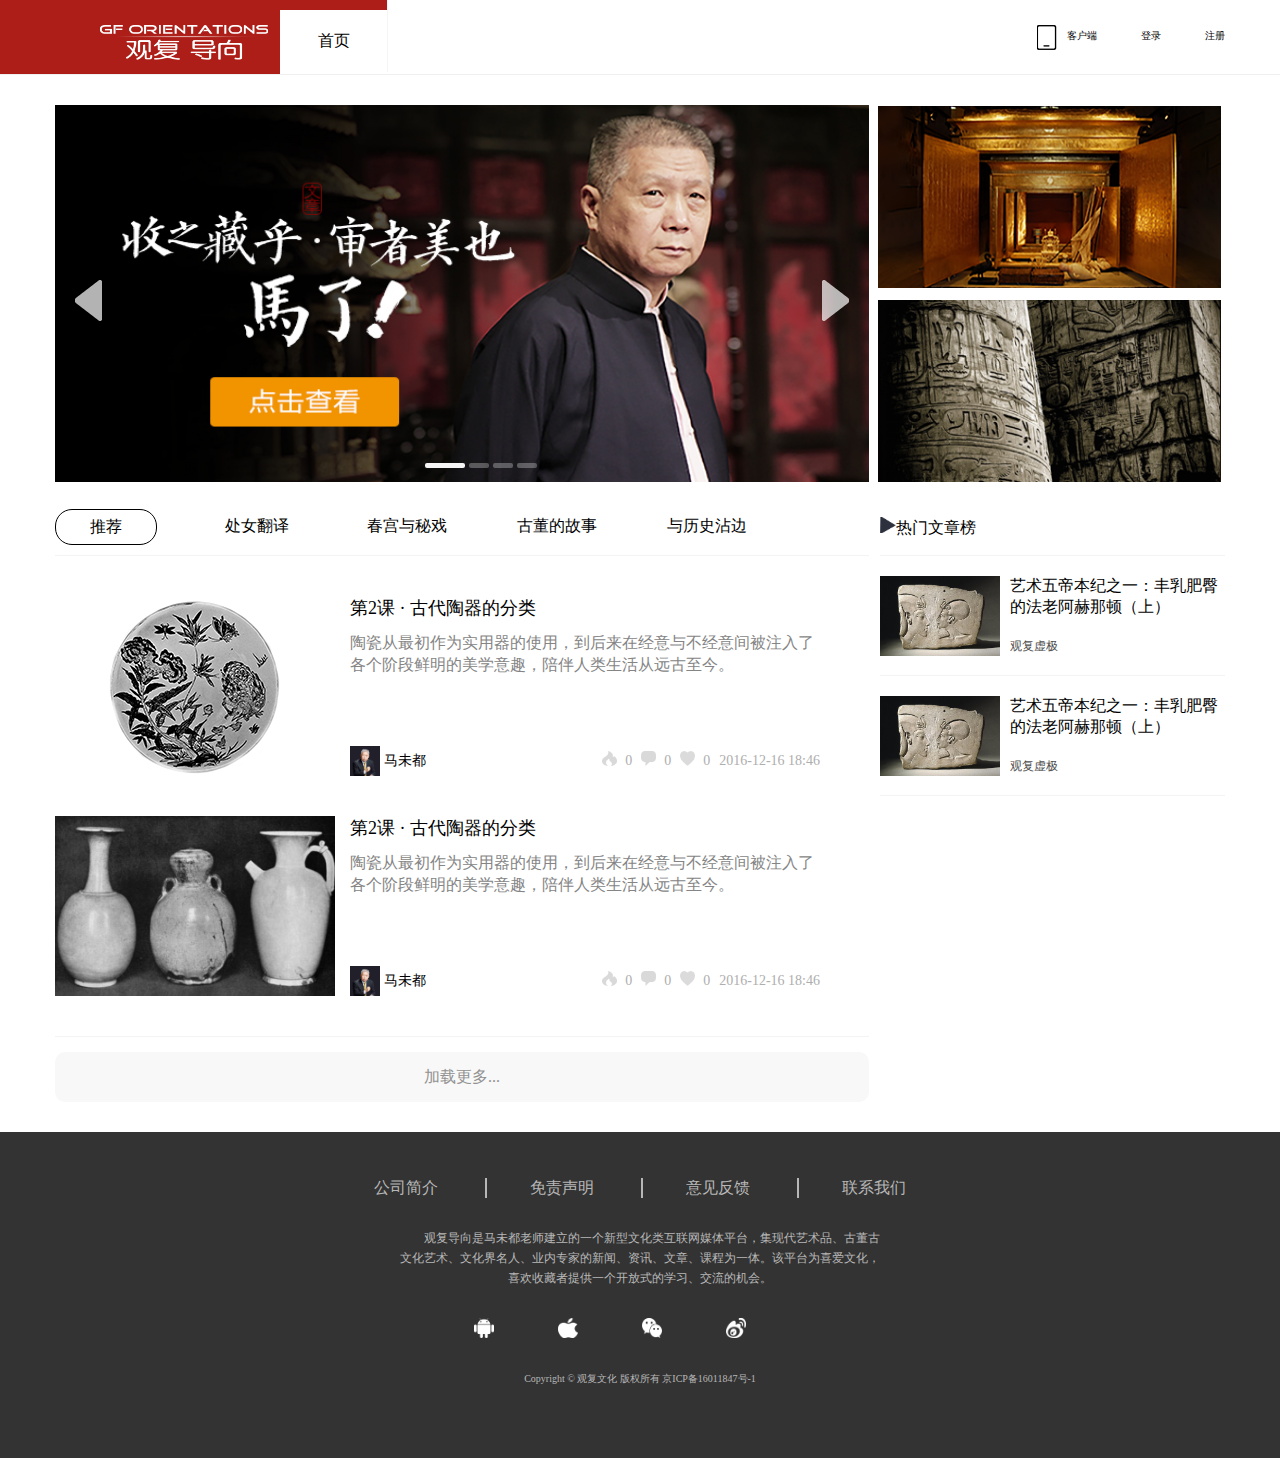
==== commit 3bff0ac2: "almost done" ====
--- a/guanfu/index.html
+++ b/guanfu/index.html
@@ -25,7 +25,7 @@
             <div class="login fr">
                 <span class='mobile-app'>客户端<i><img src="./imgs/download.png" height="140" width="140" alt=""></i></span>
                 <span id="Signin">登录</span>
-                <span id='register'>注册</span>
+                <span id='register'><a href="register.html">注册</a></span>
             </div>
         </div>
     </header>
@@ -561,22 +561,31 @@
         </div>
         <div class="loginCon">
             <div class="loginTop">
-                <span>X</span>
+                <span class="close-btn">×</span>
             </div>
             <div class="loginBody">
-                <input type="text" placeholder="请输入用户名/邮箱/手机号">
-                <input type="passwore" placeholder="请输入密码">
-                <input type="checkbox">自动登录
-                <a href="#zhaohui.html">忘记密码?</a>
-                <input type="submit" value="登录">
-                <span>
+                <div class="userID">
+                    <img src="imgs/user.png" height="20" width="20" alt="">
+                    <input type="text" placeholder="请输入用户名/邮箱/手机号">
+                </div>
+                <div class='userPass'>
+                    <img src="imgs/password.png" height="20" width="20" alt="">
+                    <input type="passwore" placeholder="请输入密码">
+                </div>
+                <p class="autoLogin clearfix">
+                    <input type="checkbox">自动登录
+                <a href="#zhaohui.html" class="fr">忘记密码?</a></p>
+                
+                <p class="loginSubmit"><input type="submit" value="登录"></p>
+                <p class="goRigster">
                     没有账号
                     <a href="#register.html">免费注册</a>
-                </span>
+                </p>
             </div>     
 
         </div>
     </div>
+    <script src="script/common.js"></script>
     <script src="script/index.js"></script>
 </body>
 
--- a/guanfu/style/common.css
+++ b/guanfu/style/common.css
@@ -27,9 +27,7 @@
 	text-decoration: none;
 	color:#000;
 }
-body {
-	line-height: 1;
-}
+
 ol, ul {
 	list-style: none;
 }
@@ -202,3 +200,131 @@
 footer>h6{
 	font-size: 10px;
 }
+#loginAll{
+	display: none;
+}
+.mask{
+	position:fixed;
+	width: 100%;
+	height: 100%;
+	left:0;
+	right:0;
+	top:0;
+	bottom:0;
+	background-color: #333;
+	opacity: 0.8;
+	z-index: 1115;
+}
+
+.loginCon{
+	width: 570px;
+    height: 392px;
+    position: fixed;
+    left: 43%;
+    top: 140px;
+    margin-left: -175px;
+    z-index: 1116;
+    box-shadow: rgb(56, 56, 56) 0px 0px 80px;
+    font-family: 微软雅黑;
+    background: rgb(255, 255, 255);
+    /* border:1px solid #333; */
+    border-radius: 10px;
+}
+.loginTop{
+	width: 100%;
+    height: 52px;
+    background: #3D4356;
+    border-radius: 10px 10px 0 0;
+    position: relative;
+}
+.loginTop>span{
+	position: absolute;
+	right:10px;
+	top:10px;
+	display:block;
+	font-size: 24px;
+	font-weight: bold;
+	color:#fff;
+	cursor: pointer;
+}
+.loginBody{
+	/* text-align:center; */
+	margin:0 auto;
+}
+.userID,.userPass{
+	height: 46px;
+    width: 340px;
+    border-radius: 8px;
+    border: 1px solid #e0e0e0;
+    background: #fff;
+    margin-left: 115px;
+}
+.userID{
+	margin-top: 45px;
+}
+.userID img,.userPass img{
+	margin-left: 12px;
+    margin-right: 10px;
+    vertical-align: middle;
+}
+.userID input,.userPass input{
+	border: 0;
+    height: 44px;
+    width: 260px;
+    line-height: 44px;
+    outline: 0;
+    font-size: 14px;
+}
+.userPass{
+	margin-top: 20px
+}
+p.autoLogin{
+	overflow: hidden;
+    width: 340px;
+    height: 22px;
+    margin:23px 0 10px 121px;
+     font-size: 14px;
+}
+p.autoLogin>input{
+    color: #3D4356;
+   
+    float: left;
+    line-height: 14px;
+}
+p.autoLogin>a{
+	display: block;
+    font-size: 14px;
+    color: #0098FF;
+    line-height: 16px;
+}
+p.loginSubmit{
+	margin:0 auto;
+	text-align: center;
+}
+
+p.loginSubmit>input{
+	width: 340px;
+    height: 46px;
+    background: #3D4356;
+    line-height: 46px;
+    font-size: 16px;
+    margin: 0 auto;
+    border-radius: 10px;
+    border:0;
+    color:#fff;
+    cursor: pointer;
+}
+p.goRigster{
+	width: 340px;
+    height: auto;
+    margin-left: 111px;
+    margin-top: 7px;
+    font-size: 14px;
+    text-align: center;
+}
+
+p.goRigster a{
+	    color: #0098FF;
+    text-decoration: none;
+    font-size: 14px;
+}